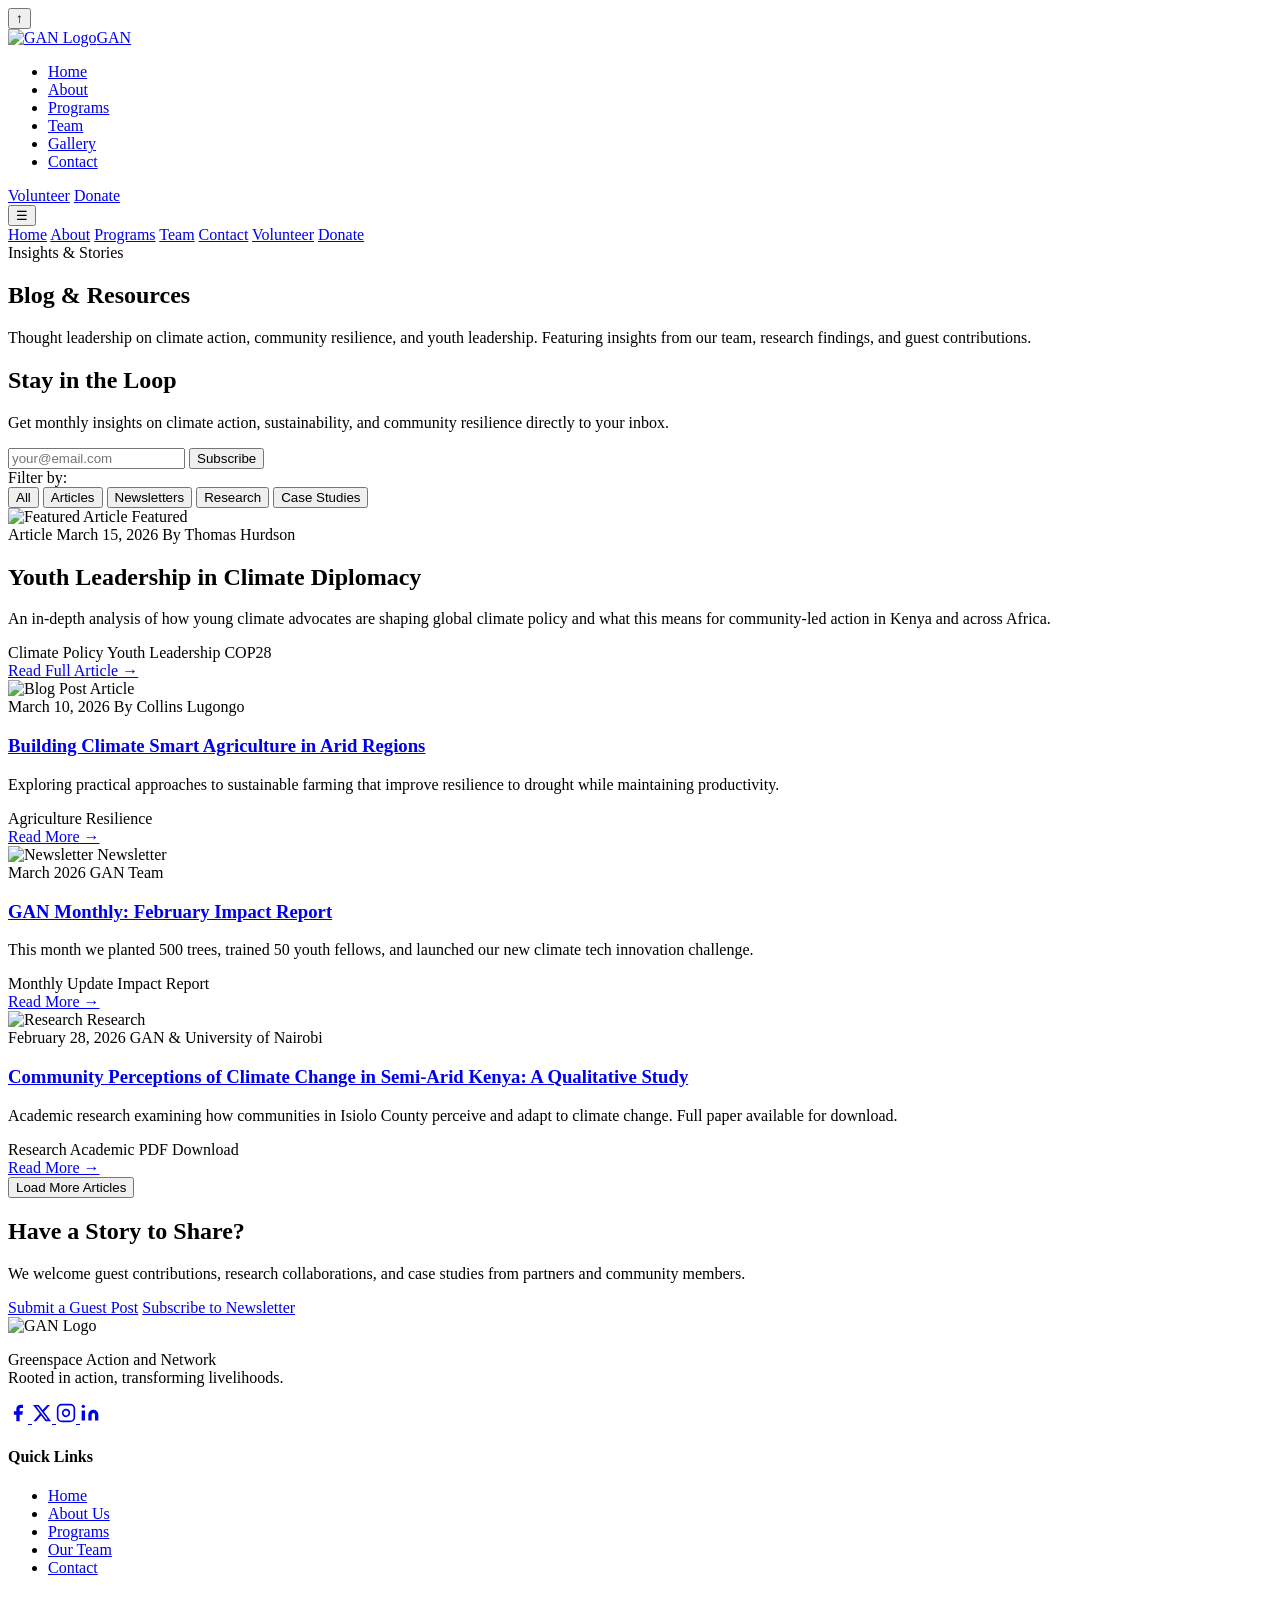
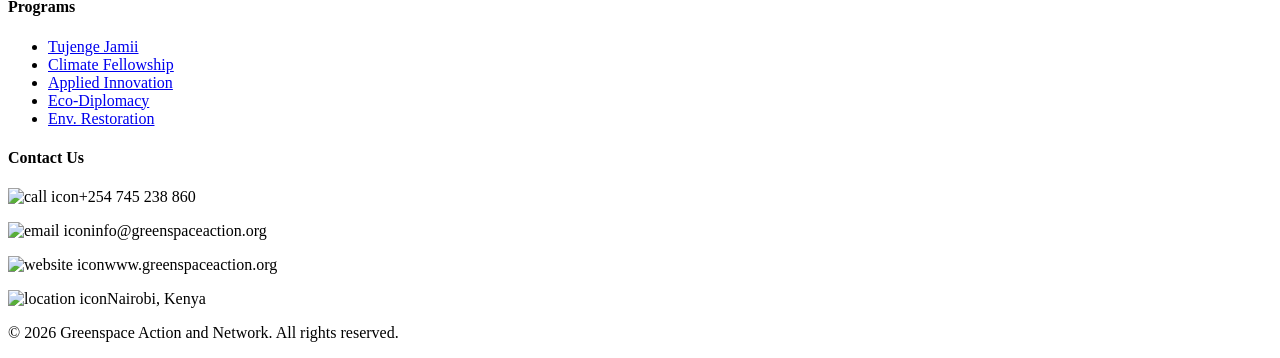
==== blog.html @ 8eb833ed "Add HTML files" ====
<!DOCTYPE html>
<html lang="en">
<head>
  <meta charset="UTF-8"/>
  <meta name="viewport" content="width=device-width, initial-scale=1.0"/>
  <title>Blog & Insights – GAN</title>
  <link rel="stylesheet" href="css/style.css"/>
  <link rel="preconnect" href="https://fonts.googleapis.com">
  <link href="https://fonts.googleapis.com/css2?family=Playfair+Display:wght@700;900&family=DM+Sans:wght@300;400;500;600&family=Space+Mono:wght@400;700&display=swap" rel="stylesheet">
</head>
<button id="scrollBtn" class="scroll-btn">
  <span id="scrollIcon">↑</span>
</button>
<body>

<nav class="navbar" id="navbar">
  <div class="nav-inner">
    <a href="index.html" class="nav-logo"><img src="assets/logo.png" alt="GAN Logo"/><span>GAN</span></a>
    <ul class="nav-links">
      <li><a href="index.html">Home</a></li>
      <li><a href="about.html">About</a></li>
      <li><a href="programs.html">Programs</a></li>
      <li><a href="team.html">Team</a></li>
     
      <li><a href="gallery.html">Gallery</a></li>
      <li><a href="contact.html">Contact</a></li>
    </ul>
    <div class="nav-ctas">
      <a href="volunteer.html" class="btn-outline">Volunteer</a>
      <a href="donate.html" class="btn-solid">Donate</a>
    </div>
    <button class="hamburger" id="hamburger">&#9776;</button>
  </div>
  <div class="mobile-menu" id="mobileMenu">
    <a href="index.html">Home</a>
    <a href="about.html">About</a>
    <a href="programs.html">Programs</a>
    <a href="team.html">Team</a>
   
    <a href="contact.html">Contact</a>
    <a href="volunteer.html">Volunteer</a>
    <a href="donate.html">Donate</a>
  </div>
</nav>

<!-- PAGE HERO -->
<section class="page-hero">
  <div class="page-hero-inner">
    <span class="section-tag">Insights & Stories</span>
    <h1>Blog & Resources</h1>
    <p>Thought leadership on climate action, community resilience, and youth leadership. Featuring insights from our team, research findings, and guest contributions.</p>
  </div>
</section>

<!-- NEWSLETTER SIGNUP BANNER -->
<section class="newsletter-banner">
  <div class="container">
    <div class="newsletter-inner">
      <div class="newsletter-text">
        <h2>Stay in the Loop</h2>
        <p>Get monthly insights on climate action, sustainability, and community resilience directly to your inbox.</p>
      </div>
      <form class="newsletter-form" action="#" method="POST">
        <input type="email" placeholder="your@email.com" required/>
        <button type="submit" class="btn-solid">Subscribe</button>
      </form>
    </div>
  </div>
</section>

<!-- FILTER & SORT -->
<section class="blog-filters">
  <div class="container">
    <div class="filters-wrapper">
      <span class="filter-label">Filter by:</span>
      <div class="filter-buttons">
        <button class="filter-btn active" data-filter="all">All</button>
        <button class="filter-btn" data-filter="article">Articles</button>
        <button class="filter-btn" data-filter="newsletter">Newsletters</button>
        <button class="filter-btn" data-filter="research">Research</button>
        <button class="filter-btn" data-filter="case-study">Case Studies</button>
      </div>
    </div>
  </div>
</section>

<!-- FEATURED POST -->
<section class="blog-featured">
  <div class="container">
    <div class="featured-post">
      <div class="featured-image">
        <img src="/images/Tomas.jpeg" alt="Featured Article"/>
        <span class="featured-badge">Featured</span>
      </div>
      <div class="featured-content">
        <div class="post-meta">
          <span class="post-type article">Article</span>
          <span class="post-date">March 15, 2026</span>
          <span class="post-author">By Thomas Hurdson</span>
        </div>
        <h2 class="featured-title">Youth Leadership in Climate Diplomacy</h2>
        <p class="featured-excerpt">An in-depth analysis of how young climate advocates are shaping global climate policy and what this means for community-led action in Kenya and across Africa.</p>
        <div class="featured-tags">
          <span class="tag">Climate Policy</span>
          <span class="tag">Youth Leadership</span>
          <span class="tag">COP28</span>
        </div>
        
        <a href="blog_post.html" class="btn-outline-green">Read Full Article →</a>
      </div>
    </div>
  </div>
</section>

<!-- BLOG GRID -->
<section class="blog-grid-section">
  <div class="container">
    <div class="blog-grid">

      <!-- POST 1: Article -->
      <article class="blog-card" data-filter="article">
        <div class="blog-image">
          <img src="/images/Jamii.jpeg" alt="Blog Post"/>
          <span class="post-type article">Article</span>
        </div>
        <div class="blog-content">
          <div class="post-meta">
            <span class="post-date">March 10, 2026</span>
            <span class="post-author">By Collins Lugongo</span>
          </div>
          <h3><a href="blog-post-1.html">Building Climate Smart Agriculture in Arid Regions</a></h3>
          <p>Exploring practical approaches to sustainable farming that improve resilience to drought while maintaining productivity.</p>
          <div class="post-tags">
            <span class="tag">Agriculture</span>
            <span class="tag">Resilience</span>
          </div>
          <a href="blog-post-1.html" class="read-more">Read More →</a>
        </div>
      </article>

      <!-- POST 2: Newsletter -->
      <article class="blog-card" data-filter="newsletter">
        <div class="blog-image">
          <img src="/images/appliedinnovation.jpeg" alt="Newsletter"/>
          <span class="post-type newsletter">Newsletter</span>
        </div>
        <div class="blog-content">
          <div class="post-meta">
            <span class="post-date">March 2026</span>
            <span class="post-author">GAN Team</span>
          </div>
          <h3><a href="blog-post-2.html">GAN Monthly: February Impact Report</a></h3>
          <p>This month we planted 500 trees, trained 50 youth fellows, and launched our new climate tech innovation challenge.</p>
          <div class="post-tags">
            <span class="tag">Monthly Update</span>
            <span class="tag">Impact Report</span>
          </div>
          <a href="blog-post-2.html" class="read-more">Read More →</a>
        </div>
      </article>

      <!-- POST 3: Research Paper -->
      <article class="blog-card" data-filter="research">
        <div class="blog-image">
          <img src="/images/researc.jpeg" alt="Research"/>
          <span class="post-type research">Research</span>
        </div>
        <div class="blog-content">
          <div class="post-meta">
            <span class="post-date">February 28, 2026</span>
            <span class="post-author">GAN & University of Nairobi</span>
          </div>
          <h3><a href="blog-post-3.html">Community Perceptions of Climate Change in Semi-Arid Kenya: A Qualitative Study</a></h3>
          <p>Academic research examining how communities in Isiolo County perceive and adapt to climate change. Full paper available for download.</p>
          <div class="post-tags">
            <span class="tag">Research</span>
            <span class="tag">Academic</span>
            <span class="tag">PDF Download</span>
          </div>
          
          <a href="blog-post-3.html" class="read-more">Read More →</a>
        </div>
      </article>

      
    </div>

    <!-- LOAD MORE / PAGINATION -->
    <div class="blog-pagination">
      <button class="btn-outline-green">Load More Articles</button>
    </div>

  </div>
</section>

<!-- CTA SECTION -->
<section class="cta-banner">
  <div class="container">
    <div class="cta-inner">
      <div class="cta-text">
        <h2>Have a Story to Share?</h2>
        <p>We welcome guest contributions, research collaborations, and case studies from partners and community members.</p>
      </div>
      <div class="cta-btns">
        <a href="contact.html" class="btn-cta-primary">Submit a Guest Post</a>
        <a href="#newsletter-banner" class="btn-cta-secondary">Subscribe to Newsletter</a>
      </div>
    </div>
  </div>
</section>

<!-- FOOTER -->
<footer class="footer">
    <div class="container">
      <div class="footer-grid">
        <div class="footer-brand">
          <img src="assets/logo.png" alt="GAN Logo" class="footer-logo">
          <p>Greenspace Action and Network <br> Rooted in action, transforming livelihoods.</p>
         <div class="social-links">
            <a href="https://www.facebook.com/GreenspaceActionNetwork" class="social-link" aria-label="Facebook" target="_blank">
              <svg viewBox="0 0 24 24" fill="currentColor" width="20" height="20"><path d="M18 2h-3a5 5 0 00-5 5v3H7v4h3v8h4v-8h3l1-4h-4V7a1 1 0 011-1h3z"/></svg>
            </a>
            <a href="https://x.com/greenspaceyouth" class="social-link" aria-label="X / Twitter" target="_blank">
              <svg viewBox="0 0 24 24" fill="currentColor" width="20" height="20"><path d="M18.244 2.25h3.308l-7.227 8.26 8.502 11.24H16.17l-5.214-6.817L4.99 21.75H1.68l7.73-8.835L1.254 2.25H8.08l4.713 6.231zm-1.161 17.52h1.833L7.084 4.126H5.117z"/></svg>
            </a>
            <a href="https://www.instagram.com/greenspaceactionnetwork" class="social-link" aria-label="Instagram" target="_blank">
              <svg viewBox="0 0 24 24" fill="none" stroke="currentColor" stroke-width="2" width="20" height="20"><rect x="2" y="2" width="20" height="20" rx="5"/><path d="M16 11.37A4 4 0 1112.63 8 4 4 0 0116 11.37z"/><line x1="17.5" y1="6.5" x2="17.51" y2="6.5"/></svg>
            </a>
            <a href="https://www.linkedin.com/company/youth-greenspace-action-network-org/" class="social-link" aria-label="LinkedIn" target="_blank">
              <svg viewBox="0 0 24 24" fill="currentColor" width="20" height="20"><path d="M16 8a6 6 0 016 6v7h-4v-7a2 2 0 00-2-2 2 2 0 00-2 2v7h-4v-7a6 6 0 016-6zM2 9h4v12H2z"/><circle cx="4" cy="4" r="2"/></svg>
            </a>
          
          </div>
        </div>
        <div class="footer-links">
          <h4>Quick Links</h4>
          <ul>
            <li><a href="index.html">Home</a></li>
            <li><a href="about.html">About Us</a></li>
            <li><a href="programs.html">Programs</a></li>
            <li><a href="team.html">Our Team</a></li>
           
            <li><a href="contact.html">Contact</a></li>
          </ul>
        </div>
        <div class="footer-links">
          <h4>Programs</h4>
          <ul>
            <li><a href="programs.html#tujenge">Tujenge Jamii</a></li>
            <li><a href="programs.html#fellowship">Climate Fellowship</a></li>
            <li><a href="programs.html#innovation">Applied Innovation</a></li>
            <li><a href="programs.html#diplomacy">Eco-Diplomacy</a></li>
            <li><a href="programs.html#restoration">Env. Restoration</a></li>
          </ul>
        </div>
        <div class="footer-contact">
          <h4>Contact Us</h4>
          <p><img src="assets/phone-incoming-bold.svg" alt="call icon">+254 745 238 860</p>
          <p><img src="assets/envelope-simple-bold.svg" alt="email icon">info@greenspaceaction.org</p>
          <p><img src="assets/globe-bold.svg" alt="website icon">www.greenspaceaction.org</p>
          <p><img src="assets/map-pin-area-bold.svg" alt="location icon">Nairobi, Kenya</p>
        </div>
      </div>
      <div class="footer-bottom">
        <p>© 2026 Greenspace Action and Network. All rights reserved.</p>
      </div>
    </div>
  </footer>
<script src="js/main.js"></script>

<script>
// Filter functionality
document.querySelectorAll('.filter-btn').forEach(button => {
  button.addEventListener('click', function() {
    const filter = this.getAttribute('data-filter');
    
    // Update active button
    document.querySelectorAll('.filter-btn').forEach(btn => btn.classList.remove('active'));
    this.classList.add('active');
    
    // Filter posts
    document.querySelectorAll('.blog-card').forEach(card => {
      if (filter === 'all' || card.getAttribute('data-filter') === filter) {
        card.style.display = 'block';
        setTimeout(() => card.classList.add('show'), 10);
      } else {
        card.classList.remove('show');
        setTimeout(() => card.style.display = 'none', 300);
      }
    });
  });
});
</script>

</body>
</html>
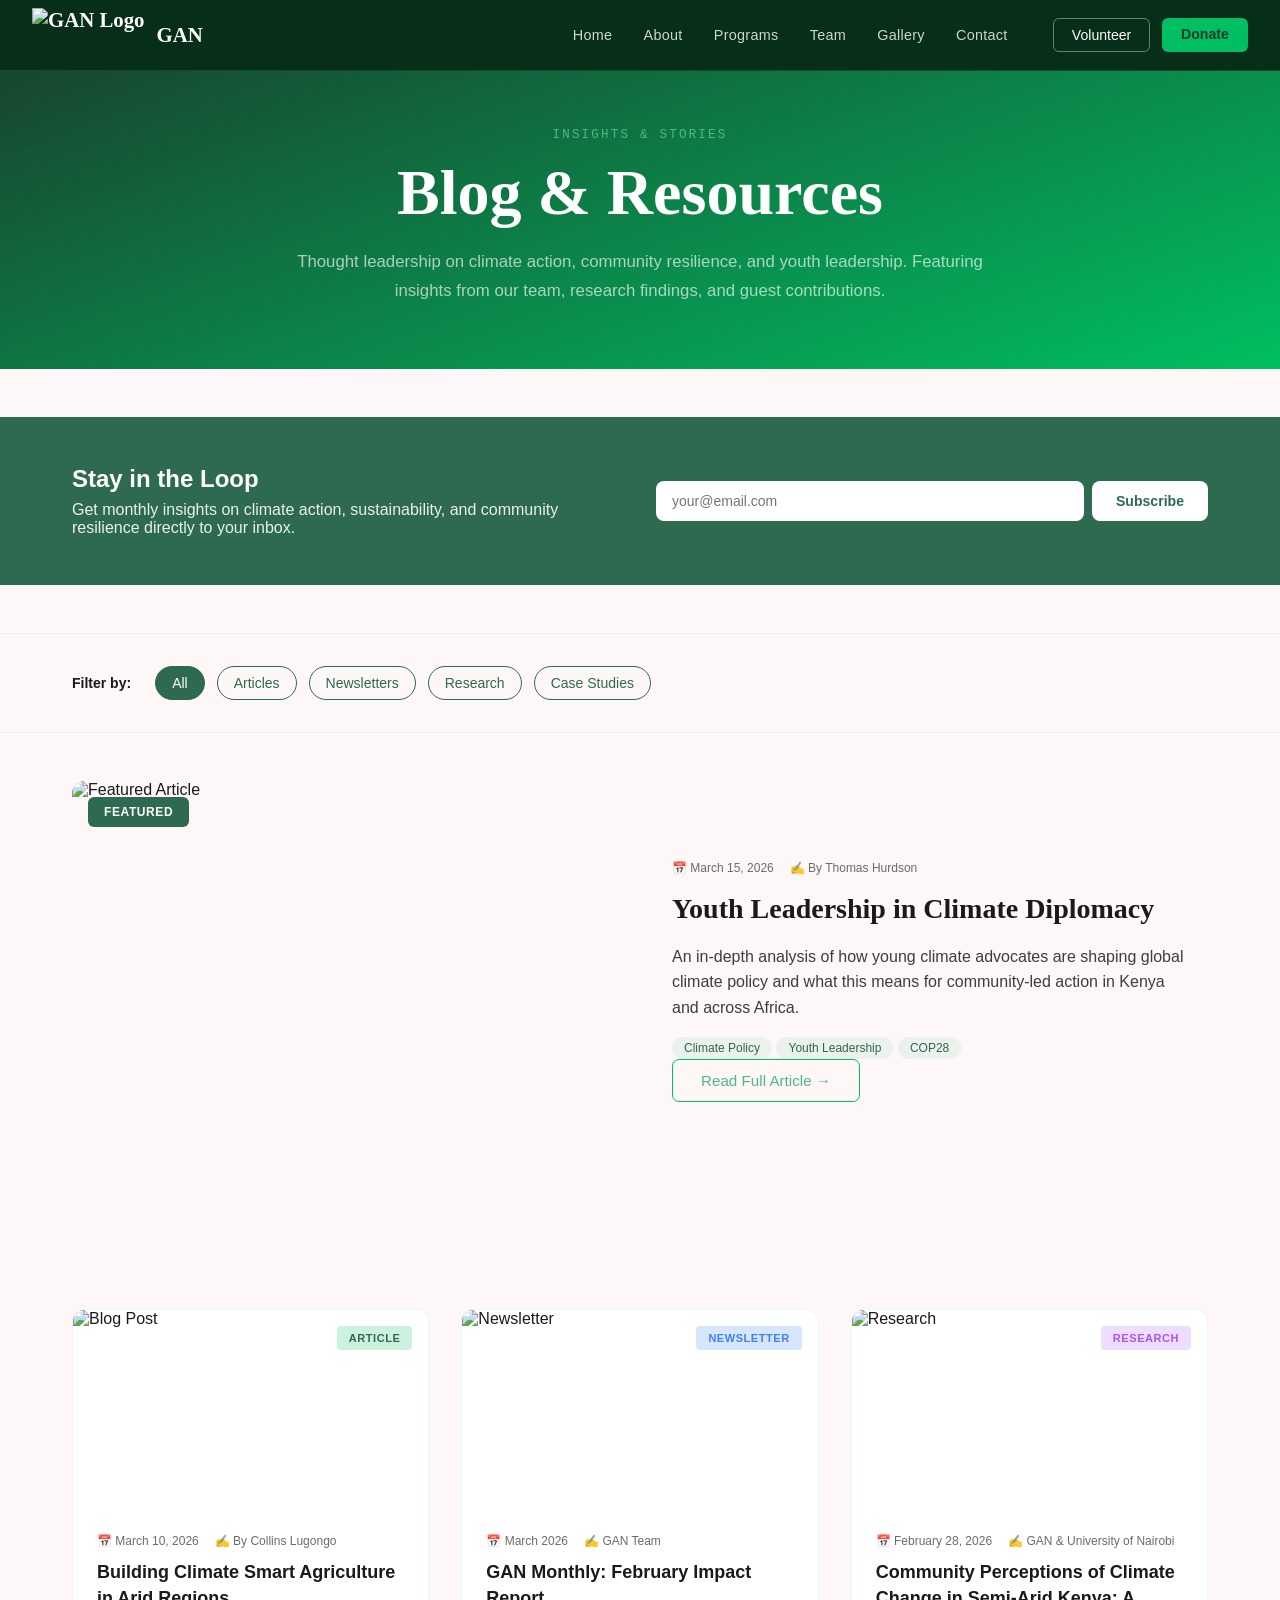
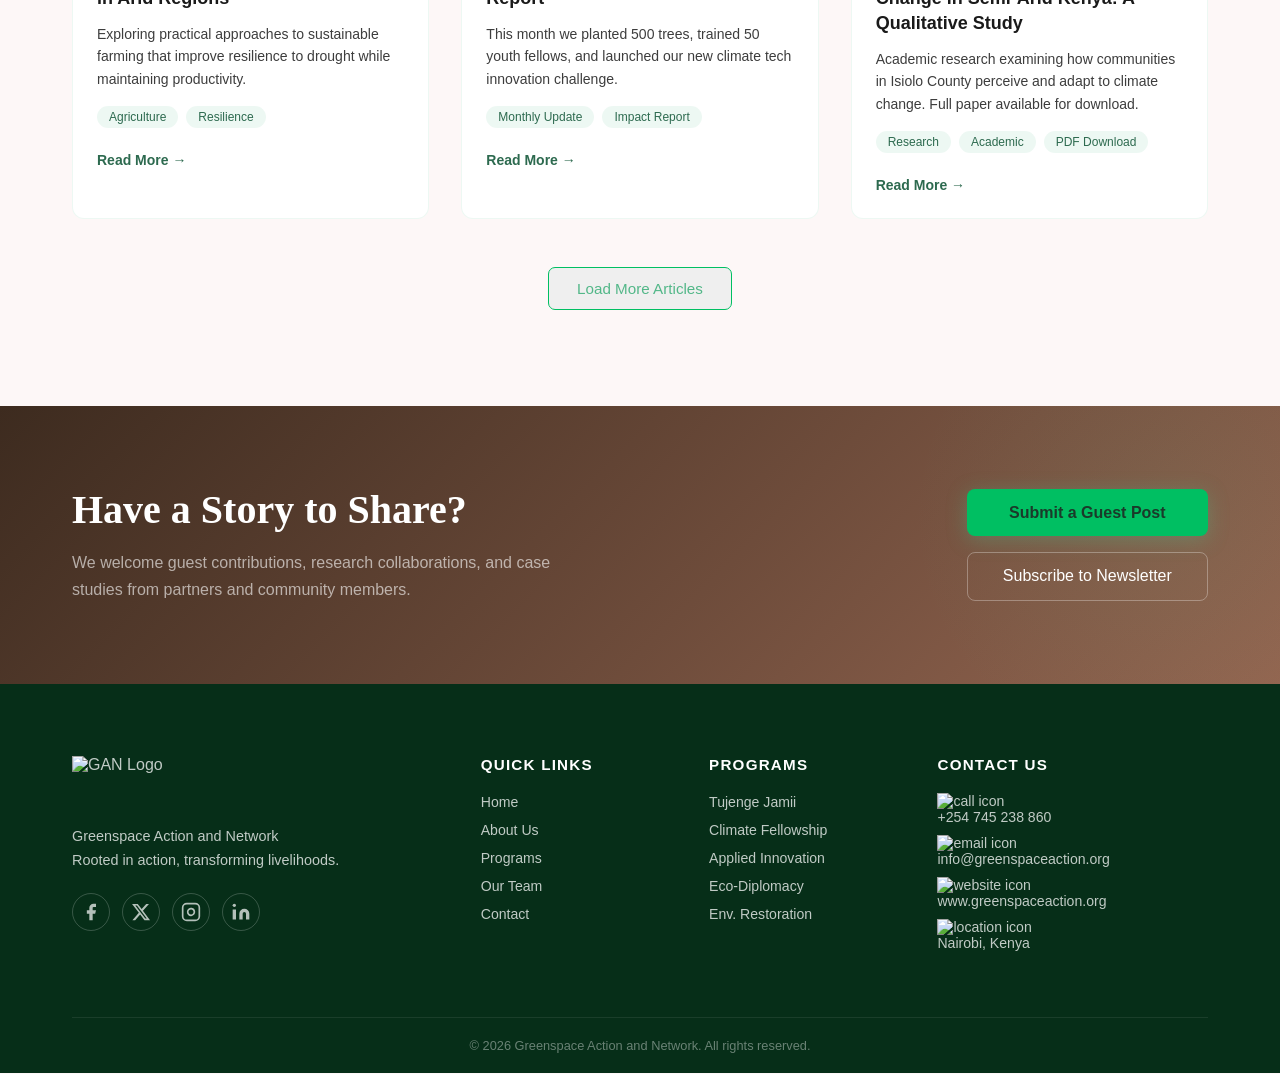
==== commit acf2ce31: "Add HTML files" ====
--- a/blog.html
+++ b/blog.html
@@ -89,7 +89,7 @@
   <div class="container">
     <div class="featured-post">
       <div class="featured-image">
-        <img src="/images/Tomas.jpeg" alt="Featured Article"/>
+        <img src="images/Tomas.jpeg" alt="Featured Article"/>
         <span class="featured-badge">Featured</span>
       </div>
       <div class="featured-content">
@@ -120,7 +120,7 @@
       <!-- POST 1: Article -->
       <article class="blog-card" data-filter="article">
         <div class="blog-image">
-          <img src="/images/Jamii.jpeg" alt="Blog Post"/>
+          <img src="images/Jamii.jpeg" alt="Blog Post"/>
           <span class="post-type article">Article</span>
         </div>
         <div class="blog-content">
@@ -141,7 +141,7 @@
       <!-- POST 2: Newsletter -->
       <article class="blog-card" data-filter="newsletter">
         <div class="blog-image">
-          <img src="/images/appliedinnovation.jpeg" alt="Newsletter"/>
+          <img src="images/appliedinnovation.jpeg" alt="Newsletter"/>
           <span class="post-type newsletter">Newsletter</span>
         </div>
         <div class="blog-content">
@@ -162,7 +162,7 @@
       <!-- POST 3: Research Paper -->
       <article class="blog-card" data-filter="research">
         <div class="blog-image">
-          <img src="/images/researc.jpeg" alt="Research"/>
+          <img src="images/researc.jpeg" alt="Research"/>
           <span class="post-type research">Research</span>
         </div>
         <div class="blog-content">
--- a/css/style.css
+++ b/css/style.css
@@ -0,0 +1,3305 @@
+/* =============================================
+   GAN WEBSITE — MAIN STYLESHEET
+   Color Palette: Forest Green + Earth Brown + Cream
+   ============================================= */
+
+:root {
+  --green-dark:   #1a3a2a;
+  --green-mid:    #2d6a4f;
+  --green-light:  #52b788;
+  --green-pale:   #d8f3dc;
+  --earth-dark:   #3d2b1f;
+  --earth-mid:    #7a4e2d;
+  --earth-light:  #c9a97a;
+  --cream:        #fdf7f7;
+  --cream-dark:   #ede5d4;
+  --white:        #ffffff;
+  --text-dark:    #1a1a1a;
+  --text-mid:     #3d3d3d;
+  --text-light:   #6b6b6b;
+
+  --font-display: 'Playfair Display', serif;
+  --font-body:    'DM Sans', sans-serif;
+  --font-mono:    'Space Mono', monospace;
+}
+
+*, *::before, *::after { box-sizing: border-box; margin: 0; padding: 0; }
+
+html { scroll-behavior: smooth; }
+
+body {
+  font-family: var(--font-body);
+  background: var(--cream);
+  color: var(--text-dark);
+  overflow-x: hidden;
+}
+
+a { text-decoration: none; color: inherit; }
+ul { list-style: none; }
+img { max-width: 100%; display: block; }
+
+.container {
+  max-width: 1200px;
+  margin: 0 auto;
+  padding: 0 2rem;
+}
+/* Scroll Button */
+.scroll-btn {
+  position: fixed;
+  right: 20px;
+  bottom: 30px;
+  width: 50px;
+  height: 50px;
+  border-radius: 50%;
+  background: var(--green-dark);
+  color: #fff;
+  border: none;
+  font-size: 20px;
+  cursor: pointer;
+  box-shadow: 0 8px 25px rgba(0,0,0,0.2);
+  display: none;
+  z-index: 999;
+  transition: all 0.3s ease;
+}
+
+/* Hover effect */
+.scroll-btn:hover {
+  transform: translateY(-4px) scale(1.05);
+  background: var(--green-light);
+}
+
+/* Show animation */
+.scroll-btn.show {
+  display: block;
+  animation: fadeIn 0.3s ease;
+}
+
+@keyframes fadeIn {
+  from { opacity: 0; transform: translateY(10px); }
+  to { opacity: 1; transform: translateY(0); }
+}
+
+/* =============================================
+   NAVBAR
+   ============================================= */
+.navbar {
+  position: fixed;
+  top: 0; left: 0; right: 0;
+  z-index: 1000;
+  background: #062e18;
+  backdrop-filter: blur(10px);
+  border-bottom: 1px solid rgba(82, 183, 136, 0.2);
+  transition: all 0.3s ease;
+}
+
+.navbar.scrolled {
+  background: #062e18;
+  box-shadow: 0 4px 30px rgba(0,0,0,0.3);
+}
+
+.nav-inner {
+  max-width: 1280px;
+  margin: 0 auto;
+  padding: 0 2rem;
+  display: flex;
+  align-items: center;
+  height: 70px;
+  gap: 2rem;
+}
+
+.nav-logo {
+  display: flex;
+  align-items: center;
+  gap: 0.75rem;
+  color: var(--white);
+  font-family: var(--font-display);
+  font-size: 1.3rem;
+  font-weight: 700;
+  flex-shrink: 0;
+}
+
+.nav-logo img {
+  height: 55px;
+  width: auto;
+  object-fit: contain;
+}
+
+.nav-links {
+  display: flex;
+  gap: 0.25rem;
+  margin-left: auto;
+}
+
+.nav-links a {
+  color: rgba(255,255,255,0.8);
+  font-size: 0.9rem;
+  font-weight: 500;
+  padding: 0.5rem 0.85rem;
+  border-radius: 6px;
+  transition: all 0.2s;
+  letter-spacing: 0.02em;
+}
+
+.nav-links a:hover,
+.nav-links a.active {
+  color: var(--green-light);
+  background: rgba(82,183,136,0.1);
+}
+
+.nav-ctas {
+  display: flex;
+  gap: 0.75rem;
+  flex-shrink: 0;
+}
+
+.btn-outline {
+  border: 1.5px solid rgba(255,255,255,0.4);
+  color: var(--white);
+  padding: 0.5rem 1.1rem;
+  border-radius: 6px;
+  font-size: 0.88rem;
+  font-weight: 500;
+  transition: all 0.2s;
+}
+.btn-outline:hover {
+  border-color: var(--green-light);
+  color: var(--green-light);
+}
+
+.btn-solid {
+  background: #00BF62;
+  color: var(--green-dark);
+  padding: 0.5rem 1.2rem;
+  border-radius: 6px;
+  font-size: 0.88rem;
+  font-weight: 600;
+  transition: all 0.2s;
+}
+.btn-solid:hover {
+  background: #74c9a0;
+  transform: translateY(-1px);
+}
+
+.hamburger {
+  display: none;
+  background: none;
+  border: none;
+  color: white;
+  font-size: 1.5rem;
+  cursor: pointer;
+  margin-left: auto;
+}
+
+.mobile-menu {
+  display: none;
+  flex-direction: column;
+  background: var(--green-dark);
+  padding: 1rem 2rem 1.5rem;
+  border-top: 1px solid rgba(255,255,255,0.1);
+  position: absolute;
+  top: 70px;
+  left: 0;
+  right: 0;
+  z-index: 999;
+  animation: slideDown 0.3s ease;
+}
+
+@keyframes slideDown {
+  from {
+    opacity: 0;
+    transform: translateY(-10px);
+  }
+  to {
+    opacity: 1;
+    transform: translateY(0);
+  }
+}
+.mobile-menu a {
+  color: rgba(255,255,255,0.85);
+  padding: 0.65rem 0;
+  font-size: 1rem;
+  border-bottom: 1px solid rgba(255,255,255,0.07);
+}
+
+.mobile-menu.open { display: flex; }
+
+@keyframes slideDown {
+  from { opacity: 0; transform: translateY(-10px); }
+  to { opacity: 1; transform: translateY(0); }
+}
+
+/* =============================================
+   HERO
+   ============================================= */
+/* Hero Carousel */
+.hero {
+  position: relative;
+  min-height: 100vh;
+  display: flex;
+  flex-direction: column;
+  justify-content: center;
+  overflow: hidden;
+  padding-top: 70px;
+}
+
+/* ── Hero Carousel ─────────────────────────────── */
+.hero-carousel {
+  position: absolute;
+  inset: 0;
+  z-index: 0;
+}
+
+.carousel-slide {
+  position: absolute;
+  inset: 0;
+  background-size: cover;
+  background-position: center;
+  /* fallback colour while image loads */
+  background-color: var(--green-dark);
+  opacity: 0;
+  transform: scale(1.04);
+  transition:
+    opacity    1.1s cubic-bezier(.4,0,.2,1),
+    transform  6s  cubic-bezier(.25,.46,.45,.94);
+  will-change: opacity, transform;
+}
+
+.carousel-slide.active {
+  opacity: 1;
+  transform: scale(1);
+  z-index: 1;
+}
+
+/* ── Hero Bottom: Stats + Dots stacked ────────── */
+.hero-bottom {
+  position: relative;
+  z-index: 3;
+  max-width: 1200px;
+  margin: 0 auto;
+  padding: 0 2rem 2.5rem;
+}
+
+.hero-stats {
+  display: flex;
+  align-items: center;
+  gap: 1.5rem;
+  flex-wrap: wrap;
+  padding: 2rem 0 1.25rem;
+}
+
+/* ── Carousel Dot Navigation ───────────────────── */
+.carousel-dots {
+  display: flex;
+  gap: 10px;
+  align-items: center;
+  padding-bottom: 0.5rem;
+}
+
+.dot {
+  width: 8px;
+  height: 8px;
+  border-radius: 50%;
+  border: none;
+  background: rgba(255,255,255,0.35);
+  cursor: pointer;
+  padding: 0;
+  transition:
+    background  0.35s ease,
+    transform   0.35s ease,
+    width       0.35s ease;
+  flex-shrink: 0;
+}
+
+.dot:hover {
+  background: rgba(255,255,255,0.65);
+  transform: scale(1.25);
+}
+
+.dot.active {
+  background: var(--green-light);
+  width: 24px;
+  border-radius: 4px;
+  transform: none;
+}
+
+/* ── Hero Overlay (gradient over carousel images) ─ */
+.hero-overlay {
+  position: absolute;
+  inset: 0;
+  z-index: 2;
+  background:
+    linear-gradient(160deg,
+      rgba(6,46,24,0.78) 0%,
+      rgba(15,35,24,0.55) 55%,
+      rgba(61,43,31,0.45) 100%),
+    radial-gradient(ellipse at 20% 60%, rgba(45,106,79,0.45) 0%, transparent 55%);
+  pointer-events: none;
+}
+
+.hero-content {
+  position: relative;
+  z-index: 3;
+  max-width: 1200px;
+  margin: 0 auto;
+  padding: 4rem 2rem 2rem;
+  animation: heroFadeUp 1s ease forwards;
+}
+
+@keyframes heroFadeUp {
+  from { opacity: 0; transform: translateY(40px); }
+  to   { opacity: 1; transform: translateY(0); }
+}
+
+.hero-tag {
+  font-family: var(--font-mono);
+  font-size: 0.8rem;
+  letter-spacing: 0.15em;
+  color: var(--green-light);
+  text-transform: uppercase;
+  margin-bottom: 1.5rem;
+  display: inline-flex;
+  align-items: center;
+  gap: 0.5rem;
+}
+
+.hero-tag::before {
+  content: '';
+  width: 30px;
+  height: 2px;
+  background: var(--green-light);
+}
+
+.hero-title {
+  font-family: var(--font-display);
+  font-size: clamp(3rem, 7vw, 6.5rem);
+  font-weight: 900;
+  line-height: 1.05;
+  color: var(--white);
+  margin-bottom: 1.5rem;
+}
+
+.hero-title em {
+  font-style: italic;
+  color: var(--green-light);
+}
+
+.hero-sub {
+  font-size: 1.15rem;
+  color: rgba(255,255,255,0.7);
+  max-width: 520px;
+  line-height: 1.7;
+  margin-bottom: 2.5rem;
+}
+
+.hero-btns {
+  display: flex;
+  gap: 1rem;
+  flex-wrap: wrap;
+}
+
+.btn-hero-primary {
+  background: var(--green-light);
+  color: var(--green-dark);
+  padding: 0.9rem 2rem;
+  border-radius: 8px;
+  font-weight: 700;
+  font-size: 1rem;
+  letter-spacing: 0.02em;
+  transition: all 0.25s;
+  box-shadow: 0 4px 20px rgba(82,183,136,0.4);
+}
+
+.btn-hero-primary:hover {
+  background: #74c9a0;
+  transform: translateY(-2px);
+  box-shadow: 0 8px 30px rgba(82,183,136,0.5);
+}
+
+.btn-hero-ghost {
+  border: 1.5px solid var(--green-light);
+  color: var(--green-light);
+  padding: 0.9rem 2rem;
+  border-radius: 8px;
+  font-weight: 500;
+  font-size: 1rem;
+  transition: all 0.25s;
+}
+
+.btn-hero-ghost:hover {
+  border-color: var(--green-light);
+  color: var(--green-light);
+}
+
+
+
+.stat {
+  display: flex;
+  flex-direction: column;
+  gap: 0.25rem;
+}
+
+.stat-num {
+  font-family: var(--font-display);
+  font-size: 1.8rem;
+  font-weight: 700;
+  color: var(--white);
+  line-height: 1;
+}
+
+.stat-label {
+  font-size: 0.78rem;
+  color: rgba(255,255,255,0.5);
+  text-transform: uppercase;
+  letter-spacing: 0.1em;
+  font-family: var(--font-mono);
+}
+
+.stat-divider {
+  width: 1px;
+  height: 40px;
+  background: rgba(255,255,255,0.15);
+}
+
+/* =============================================
+   MISSION STRIP
+   ============================================= */
+.mission-strip {
+  background: linear-gradient(135deg, var(--earth-dark) 0%, #936550 100%);
+  padding: 1.75rem 2rem;
+  overflow: hidden;
+}
+
+.mission-inner {
+  max-width: 1200px;
+  margin: 0 auto;
+  display: flex;
+  align-items: center;
+  justify-content: space-between;
+  gap: 2rem;
+  flex-wrap: wrap;
+}
+
+.mission-inner p {
+  font-family: var(--font-display);
+  font-size: clamp(1rem, 2.5vw, 1.3rem);
+  color: var(--cream);
+  font-style: italic;
+  line-height: 1.5;
+}
+
+.mission-inner strong { color: #00BF62; font-style: normal; }
+
+.mission-tag {
+  font-family: var(--font-mono);
+  font-size: 0.75rem;
+  letter-spacing: 0.15em;
+  text-transform: uppercase;
+  color: var(--earth-light);
+  white-space: nowrap;
+  border: 1px solid rgba(201,169,122,0.3);
+  padding: 0.4rem 0.8rem;
+  border-radius: 4px;
+}
+
+/* =============================================
+   PROGRAMS SECTION
+   ============================================= */
+.what-we-do {
+  padding: 80px 0;
+  background: var(--cream);
+}
+
+.section-header {
+  text-align: center;
+  margin-bottom: 3.5rem;
+}
+
+.section-tag {
+  font-family: var(--font-mono);
+  font-size: 0.78rem;
+  letter-spacing: 0.18em;
+  text-transform: uppercase;
+  color: var(--green-mid);
+  display: block;
+  margin-bottom: 0.75rem;
+}
+
+.section-header h2 {
+  font-family: var(--font-display);
+  font-size: clamp(2rem, 4vw, 3rem);
+  font-weight: 900;
+  color: var(--green-dark);
+  margin-bottom: 1rem;
+}
+
+.section-header p {
+  color: var(--text-light);
+  font-size: 1.05rem;
+  max-width: 520px;
+  margin: 0 auto;
+  line-height: 1.7;
+}
+
+.programs-grid {
+  display: grid;
+  grid-template-columns: repeat(3, 1fr);
+  gap: 24px;
+}
+.programs-grid .program-card:nth-child(4),
+.programs-grid .program-card:nth-child(5) {
+  grid-column: span 1;
+}
+@media (min-width: 769px) {
+  .programs-grid {
+    grid-template-columns: repeat(3, 1fr);
+  }
+}
+
+.program-card {
+  position: relative;
+  border-radius: 15px;
+  overflow: hidden;
+  height: 320px;
+  cursor: pointer;
+}
+.program-bg {
+  position: absolute;
+  inset: 0;
+  background-size: cover;
+  background-position: center;
+  transition: transform 0.5s ease;
+  background-color: var(--green);
+}
+.program-card:hover .program-bg { transform: scale(1.06); }
+
+.program-bg-1 {
+  background-image: url('../images/Jamii.jpeg');
+  background-color: #1e5427;
+}
+.program-bg-2 {
+  background-image: url('../images/Fellowsip.jpeg');
+  background-color: #2d7a3a;
+}
+.program-bg-3 {
+  background-image: url('../images/appliedinnovation.jpeg');
+  background-color: #6b3f1e;
+}
+.program-bg-4 {
+  background-image: url('../images/ecodipl.jpeg');
+  background-color: #3a6b1e;
+}
+.program-bg-5 {
+  background-image: url('../images/Environmentrestoration.jpeg');
+  background-color: #1e3a27;
+}
+
+.program-overlay {
+  position: absolute;
+  inset: 0;
+  background: linear-gradient(to top, rgba(10,40,15,0.88) 0%, rgba(10,40,15,0.2) 50%, transparent 100%);
+  transition: background var(--transition);
+  border-radius: 15px; 
+}
+.program-card:hover .program-overlay {
+  background: linear-gradient(to top, rgba(10,40,15,0.92) 0%, rgba(10,40,15,0.4) 70%, transparent 100%);
+}
+.program-content {
+  position: absolute;
+  bottom: 0; left: 0; right: 0;
+  padding: 28px 24px;
+  z-index: 2;
+}
+.program-number {
+  display: block;
+  font-size: 0.75rem;
+  font-weight: 700;
+  letter-spacing: 0.15em;
+  color: var(--green-light);
+  margin-bottom: 6px;
+}
+.program-content h3 {
+  font-family: 'Playfair Display', serif;
+  font-size: 1.25rem;
+  color: var(--white);
+  margin-bottom: 8px;
+}
+.program-content p {
+  font-size: 0.87rem;
+  color: rgba(255,255,255,0.78);
+  margin-bottom: 14px;
+  max-height: 0;
+  overflow: hidden;
+  transition: max-height 0.4s ease;
+}
+.program-card:hover .program-content p { max-height: 80px; }
+.program-link {
+  display: inline-block;
+  color: var(--green-light);
+  font-weight: 600;
+  font-size: 0.87rem;
+  opacity: 0;
+  transform: translateY(8px);
+  transition: all 0.3s ease;
+}
+.program-card:hover .program-link { opacity: 1; transform: translateY(0); }
+
+/* Partners Carousel Section */
+.partners-section {
+  padding: 3rem 0;
+  background: var(--white);
+}
+
+.partners-carousel-wrapper {
+  position: relative;
+  width: 100%;
+  overflow: hidden;
+  margin-top: 2rem;
+}
+
+.partners-carousel {
+  display: flex;
+  gap: 2rem;
+  padding: 1.5rem 0;
+  width: max-content;
+  animation: scroll-carousel 25s linear infinite;
+}
+
+.partners-carousel:hover {
+  animation-play-state: paused;
+}
+
+.partner-logo-item {
+  min-width: 140px;
+  height: 140px;
+  background: var(--white);
+  border: 1px solid rgba(82, 183, 136, 0.15);
+  border-radius: 12px;
+  display: flex;
+  align-items: center;
+  justify-content: center;
+  padding: 1rem;
+  transition: all 0.3s ease;
+}
+
+.partner-logo-item:hover {
+  border-color: rgba(82, 183, 136, 0.35);
+  box-shadow: 0 4px 12px rgba(82, 183, 136, 0.08);
+  transform: translateY(-2px);
+}
+
+.partner-logo-item img {
+  max-width: 100%;
+  max-height: 100%;
+  object-fit: contain;
+  opacity: 0.7;
+  transition: opacity 0.3s ease;
+}
+
+.partner-logo-item:hover img {
+  opacity: 1;
+}
+
+/* Fade effect on edges (optional but looks professional) */
+.carousel-fade-left {
+  position: absolute;
+  left: 0;
+  top: 0;
+  width: 80px;
+  height: 100%;
+  background: linear-gradient(to right, var(--white) 0%, transparent 100%);
+  pointer-events: none;
+  z-index: 2;
+}
+
+.carousel-fade-right {
+  position: absolute;
+  right: 0;
+  top: 0;
+  width: 80px;
+  height: 100%;
+  background: linear-gradient(to left, var(--white) 0%, transparent 100%);
+  pointer-events: none;
+  z-index: 2;
+}
+
+/* Animation keyframe */
+@keyframes scroll-carousel {
+  0% {
+    transform: translateX(0);
+  }
+  100% {
+    transform: translateX(calc(-140px * 8 - 2rem * 8));
+  }
+}
+
+.carousel-hint {
+  text-align: center;
+  font-size: 0.8rem;
+  color: var(--text-light);
+  margin-top: 1.5rem;
+  font-family: var(--font-mono);
+  letter-spacing: 0.05em;
+}
+
+/* Mobile Responsive */
+@media (max-width: 768px) {
+  .partners-section {
+    padding: 3rem 0;
+  }
+
+  .partner-logo-item {
+    min-width: 110px;
+    height: 70px;
+    gap: 1.5rem;
+  }
+
+  .carousel-fade-left,
+  .carousel-fade-right {
+    width: 40px;
+  }
+
+  @keyframes scroll-carousel {
+    0% {
+      transform: translateX(0);
+    }
+    100% {
+      transform: translateX(calc(-110px * 8 - 1.5rem * 8));
+    }
+  }
+}
+/* =============================================
+  VALUES
+   ============================================= */
+.values-section {
+  background: #036536;
+  padding: 6rem 0;
+}
+
+.values-grid {
+  display: grid;
+  grid-template-columns: 1fr 1.5fr;
+  gap: 5rem;
+  align-items: center;
+}
+
+.values-text .section-tag { color: #00BF62; }
+
+.values-text h2 {
+  font-family: var(--font-display);
+  font-size: 5rem;
+  font-weight: 900;
+  color: var(--white);
+  line-height: 1;
+  letter-spacing: 0.2em;
+  margin: 0.5rem 0 1.5rem;
+}
+
+.values-text p {
+  color: rgba(255,255,255,0.65);
+  line-height: 1.7;
+  margin-bottom: 2rem;
+  font-size: 1.05rem;
+}
+
+.btn-outline-green {
+  border: 1.5px solid #00BF62;
+  color: var(--green-light);
+  padding: 0.75rem 1.75rem;
+  border-radius: 7px;
+  font-weight: 500;
+  font-size: 0.95rem;
+  transition: all 0.2s;
+  display: inline-block;
+}
+
+.btn-outline-green:hover {
+  background:#00BF62;
+  color: var(--green-dark);
+}
+
+.values-list {
+  display: flex;
+  flex-direction: column;
+  gap: 1.5rem;
+}
+
+.value-item {
+  display: flex;
+  align-items: flex-start;
+  gap: 1.25rem;
+  padding: 1.25rem;
+  border-radius: 10px;
+  background: rgba(255,255,255,0.04);
+  border: 1px solid rgba(82,183,136,0.12);
+  transition: all 0.2s;
+}
+
+.value-item:hover {
+  background: rgba(82,183,136,0.08);
+  border-color: rgba(82,183,136,0.3);
+}
+
+.value-letter {
+  font-family: var(--font-display);
+  font-size: 2.5rem;
+  font-weight: 900;
+  color: #00BF62;
+  line-height: 1;
+  flex-shrink: 0;
+  width: 50px;
+}
+
+.value-item strong {
+  display: block;
+  color: var(--white);
+  font-size: 1rem;
+  margin-bottom: 0.3rem;
+}
+
+.value-item p {
+  color: rgba(255,255,255,0.55);
+  font-size: 0.9rem;
+  line-height: 1.6;
+}
+
+/* =============================================
+   CTA BANNER
+   ============================================= */
+.cta-banner {
+  background: linear-gradient(135deg, var(--earth-dark) 0%, #936550 100%);
+  padding: 5rem 0;
+  position: relative;
+  overflow: hidden;
+}
+
+.cta-banner::before {
+  content: '';
+  position: absolute;
+  top: -50%;
+  right: -10%;
+  width: 500px;
+  height: 500px;
+  background: radial-gradient(circle, rgba(82,183,136,0.08) 0%, transparent 70%);
+  border-radius: 50%;
+}
+
+.cta-inner {
+  position: relative;
+  z-index: 2;
+  display: flex;
+  align-items: center;
+  justify-content: space-between;
+  gap: 3rem;
+  flex-wrap: wrap;
+}
+
+.cta-text h2 {
+  font-family: var(--font-display);
+  font-size: 2.5rem;
+  font-weight: 900;
+  color: var(--white);
+  margin-bottom: 1rem;
+}
+
+.cta-text p {
+  color: rgba(255,255,255,0.6);
+  line-height: 1.7;
+  max-width: 480px;
+  font-size: 1rem;
+}
+
+.cta-btns {
+  display: flex;
+  flex-direction: column;
+  gap: 1rem;
+  flex-shrink: 0;
+}
+
+.btn-cta-primary {
+  background: #00BF62;
+  color: var(--green-dark);
+  padding: 0.9rem 2.2rem;
+  border-radius: 8px;
+  font-weight: 700;
+  font-size: 1rem;
+  text-align: center;
+  transition: all 0.2s;
+  box-shadow: 0 4px 20px rgba(82,183,136,0.35);
+}
+
+.btn-cta-primary:hover {
+  background: #74c9a0;
+  transform: translateY(-2px);
+}
+
+.btn-cta-secondary {
+  border: 1.5px solid rgba(255,255,255,0.3);
+  color: var(--white);
+  padding: 0.9rem 2.2rem;
+  border-radius: 8px;
+  font-weight: 500;
+  font-size: 1rem;
+  text-align: center;
+  transition: all 0.2s;
+}
+
+.btn-cta-secondary:hover {
+  border-color: var(--earth-light);
+  color: var(--earth-light);
+}
+
+/* =============================================
+   FOOTER
+   ============================================= */
+.footer {
+  background:#062e18;
+  color: rgba(255,255,255,0.75);
+  padding: 72px 0 0;
+}
+.footer-grid {
+  display: grid;
+  grid-template-columns: 2fr 1fr 1fr 1.5fr;
+  gap: 48px;
+  padding-bottom: 56px;
+  border-bottom: 1px solid rgba(255,255,255,0.08);
+}
+.footer-logo {
+  height: 52px;
+  width: auto;
+  margin-bottom: 16px;
+
+}
+.footer-brand p { font-size: 0.9rem; line-height: 1.7; margin-bottom: 20px; }
+.social-links { display: flex; gap: 12px; }
+.social-link {
+  width: 38px; height: 38px;
+  border-radius: 50%;
+  border: 1px solid rgba(255,255,255,0.2);
+  display: flex; align-items: center; justify-content: center;
+  color: rgba(255,255,255,0.7);
+  transition: var(--transition);
+}
+.social-link:hover { background: #00BF62; border-color: var(--green); color: var(--white); }
+.footer-links h4,
+.footer-contact h4 {
+  color: var(--white);
+  font-size: 0.95rem;
+  font-weight: 600;
+  margin-bottom: 20px;
+  text-transform: uppercase;
+  letter-spacing: 0.08em;
+}
+.footer-links ul { display: flex; flex-direction: column; gap: 10px; }
+.footer-links a { font-size: 0.88rem; transition: color var(--transition); }
+.footer-links a:hover { color: #00BF62; }
+.footer-contact p { font-size: 0.88rem; margin-bottom: 10px; }
+.footer-bottom {
+  padding: 20px 0;
+  display: flex;
+  justify-content: center;
+  flex-wrap: wrap;
+  gap: 8px;
+  font-size: 0.8rem;
+  color: rgba(255,255,255,0.4);
+}
+
+/* =============================================
+   PAGE HERO (Inner Pages)
+   ============================================= */
+.page-hero {
+  background: linear-gradient(160deg, var(--green-dark) 0%, #00BF62 100%);
+  padding: 8rem 2rem 4rem;
+  text-align: center;
+  position: relative;
+  overflow: hidden;
+}
+
+.page-hero::before {
+  content: '';
+  position: absolute;
+  inset: 0;
+  background: url("data:image/svg+xml,%3Csvg xmlns='http://www.w3.org/2000/svg' width='60' height='60'%3E%3Ccircle cx='30' cy='30' r='1' fill='%2352b788' opacity='0.06'/%3E%3C/svg%3E");
+  background-size: 60px 60px;
+}
+
+.page-hero-inner {
+  position: relative;
+  z-index: 1;
+  max-width: 700px;
+  margin: 0 auto;
+}
+
+.page-hero .section-tag { color: var(--green-light); margin-bottom: 1rem; }
+
+.page-hero h1 {
+  font-family: var(--font-display);
+  font-size: clamp(2.5rem, 5vw, 4rem);
+  font-weight: 900;
+  color: var(--white);
+  margin-bottom: 1.25rem;
+  line-height: 1.1;
+}
+
+.page-hero p {
+  color: rgba(255,255,255,0.65);
+  font-size: 1.05rem;
+  line-height: 1.7;
+}
+
+/* =============================================
+   ABOUT PAGE
+   ============================================= */
+.about-story {
+  padding: 6rem 0;
+  background: #ffffff;
+}
+
+.about-content { padding: 80px 0; }
+.about-grid {
+  display: grid;
+  grid-template-columns: 1fr 1fr;
+  gap: 60px;
+  align-items: center;
+}
+.about-img { border-radius: 18px; overflow: hidden; }
+.about-img img { width: 100%; object-fit: cover; }
+.about-text h2 {
+  font-family: 'Playfair Display', serif;
+  font-size: 2rem;
+  color: var(--dark);
+  margin-bottom: 16px;
+}
+
+.about-text p { color: var(--gray); margin-bottom: 14px; 
+}
+/* =============================================
+   PROGRAMS PAGE
+   ============================================= */
+.programs-page {
+  padding: 5rem 0;
+  background: var(--cream);
+}
+
+.program-detail {
+  display: grid;
+  grid-template-columns: 1fr 1.5fr;
+  gap: 4rem;
+  align-items: start;
+  padding: 4rem 0;
+  border-bottom: 1px solid rgba(45,106,79,0.12);
+}
+
+.program-detail:last-child { border-bottom: none; }
+
+.program-detail:nth-child(even) {
+  direction: rtl;
+}
+.program-detail:nth-child(even) > * { direction: ltr; }
+
+.prog-icon-block1 {
+  background: linear-gradient(rgba(0, 0, 0, 0.5), rgba(0, 0, 0, 0.5)), url("../images/Jamii.jpeg" );
+  background-size: cover;
+  background-position: center;
+  border-radius: 16px;
+  padding: 3rem;
+  text-align: center;
+  display: flex;
+  flex-direction: column;
+  align-items: center;
+  gap: 1rem;
+  position: sticky;
+  top: 90px;
+}
+.prog-icon-block2 {
+  background:  linear-gradient(rgba(0, 0, 0, 0.5), rgba(0, 0, 0, 0.5)),url("../images/Fellowsip.jpeg" );
+  background-size: cover;
+  background-position: center;
+  border-radius: 16px;
+  padding: 3rem;
+  text-align: center;
+  display: flex;
+  flex-direction: column;
+  align-items: center;
+  gap: 1rem;
+  position: sticky;
+  top: 90px;
+}
+.prog-icon-block3 {
+  background:  linear-gradient(rgba(0, 0, 0, 0.5), rgba(0, 0, 0, 0.5)),url("../images/appliedinnovation.jpeg" );
+  background-size: cover;
+  background-position: center;
+  border-radius: 16px;
+  padding: 3rem;
+  text-align: center;
+  display: flex;
+  flex-direction: column;
+  align-items: center;
+  gap: 1rem;
+  position: sticky;
+  top: 90px;
+}
+.prog-icon-block4 {
+  background:  linear-gradient(rgba(0, 0, 0, 0.5), rgba(0, 0, 0, 0.5)),url("../images/ecodipl.jpeg" );
+  background-size: cover;
+  background-position: center;
+  border-radius: 16px;
+  padding: 3rem;
+  text-align: center;
+  display: flex;
+  flex-direction: column;
+  align-items: center;
+  gap: 1rem;
+  position: sticky;
+  top: 90px;
+}
+.prog-icon-block5 {
+  background:  linear-gradient(rgba(0, 0, 0, 0.5), rgba(0, 0, 0, 0.5)),url("../images/Environmentrestoration.jpeg" );
+  background-size: cover;
+  background-position: center;
+  border-radius: 16px;
+  padding: 3rem;
+  text-align: center;
+  display: flex;
+  flex-direction: column;
+  align-items: center;
+  gap: 1rem;
+  position: sticky;
+  top: 90px;
+}
+.prog-icon-block1 .big-icon {
+  font-size: 4rem;
+}
+
+.prog-icon-block1 h3 {
+  font-family: var(--font-display);
+  font-size: 1.3rem;
+  color: var(--white);
+}
+
+.prog-icon-block1 .prog-tag {
+  font-family: var(--font-mono);
+  font-size: 0.72rem;
+  color: var(--white);
+  text-transform: uppercase;
+  letter-spacing: 0.1em;
+}
+.prog-icon-block2 .big-icon {
+  font-size: 4rem;
+}
+
+.prog-icon-block2 h3 {
+  font-family: var(--font-display);
+  font-size: 1.3rem;
+  color: var(--white);
+}
+
+.prog-icon-block2 .prog-tag {
+  font-family: var(--font-mono);
+  font-size: 0.72rem;
+  color: var(--white);
+  text-transform: uppercase;
+  letter-spacing: 0.1em;
+}
+.prog-icon-block3 .big-icon {
+  font-size: 4rem;
+}
+
+.prog-icon-block3 h3 {
+  font-family: var(--font-display);
+  font-size: 1.3rem;
+  color: var(--white);
+}
+
+.prog-icon-block3 .prog-tag {
+  font-family: var(--font-mono);
+  font-size: 0.72rem;
+  color: var(--white);
+  text-transform: uppercase;
+  letter-spacing: 0.1em;
+}
+.prog-icon-block4 .big-icon {
+  font-size: 4rem;
+}
+
+.prog-icon-block4 h3 {
+  font-family: var(--font-display);
+  font-size: 1.3rem;
+  color: var(--white);
+}
+
+.prog-icon-block4 .prog-tag {
+  font-family: var(--font-mono);
+  font-size: 0.72rem;
+  color: var(--white);
+  text-transform: uppercase;
+  letter-spacing: 0.1em;
+}
+.prog-icon-block5 .big-icon {
+  font-size: 4rem;
+}
+
+.prog-icon-block5 h3 {
+  font-family: var(--font-display);
+  font-size: 1.3rem;
+  color: var(--white);
+}
+
+.prog-icon-block5 .prog-tag {
+  font-family: var(--font-mono);
+  font-size: 0.72rem;
+  color: var(--white);
+  text-transform: uppercase;
+  letter-spacing: 0.1em;
+}
+.prog-content h2 {
+  font-family: var(--font-display);
+  font-size: 2rem;
+  font-weight: 900;
+  color: var(--green-dark);
+  margin-bottom: 1rem;
+}
+
+.prog-content p {
+  color: var(--text-mid);
+  line-height: 1.8;
+  margin-bottom: 1.5rem;
+}
+
+.prog-content h4 {
+  font-size: 0.82rem;
+  text-transform: uppercase;
+  letter-spacing: 0.12em;
+  color: var(--green-mid);
+  margin-bottom: 0.75rem;
+  font-family: var(--font-mono);
+}
+
+.focus-list {
+  display: flex;
+  flex-wrap: wrap;
+  gap: 0.5rem;
+  margin-bottom: 1.5rem;
+}
+
+.focus-tag {
+  background: var(--green-pale);
+  color: var(--green-dark);
+  font-size: 0.82rem;
+  padding: 0.4rem 0.9rem;
+  border-radius: 20px;
+  font-weight: 500;
+}
+
+/* =============================================
+   TEAM PAGE
+   ============================================= */
+.team-section { padding: 80px 0; }
+.team-grid {
+  display: grid;
+  grid-template-columns: repeat(3, 1fr);
+  gap: 32px;
+}
+@media (max-width: 1024px) {
+  .team-grid {
+    grid-template-columns: repeat(2, 1fr);
+  }
+}
+
+@media (max-width: 768px) {
+  .team-grid {
+    grid-template-columns: 1fr;
+  }
+}
+.team-card {
+  background: var(--white);
+  border-radius: var(--radius);
+  overflow: hidden;
+  box-shadow: var(--shadow);
+  transition: transform var(--transition);
+  text-align: center;
+}
+.team-card:hover { transform: translateY(-8px); }
+.team-photo {
+  width: 100%; height: 340px;
+  object-fit: cover;
+  object-position: center top;
+  display: block;
+}
+/* Placeholder shown if photo hasn't been added yet */
+.team-photo-placeholder {
+  width: 100%; height: 240px;
+  background: linear-gradient(135deg, var(--green) 0%, var(--green-dark) 100%);
+  display: flex; align-items: center; justify-content: center;
+  font-size: 3rem; color: var(--white);
+}
+.team-info { padding: 20px 16px 24px; }
+.team-role {
+  display: inline-block;
+  background: #e8f5ec;
+  color: var(--green-dark);
+  font-size: 0.75rem;
+  font-weight: 700;
+  letter-spacing: 0.08em;
+  text-transform: uppercase;
+  padding: 4px 12px;
+  border-radius: 50px;
+  margin-bottom: 10px;
+}
+.team-info h3 {
+  font-family: 'Playfair Display', serif;
+  font-size: 1.15rem;
+  color: var(--dark);
+  margin-bottom: 8px;
+}
+.team-info p { font-size: 0.85rem; color: var(--gray); }
+
+/*===== BLOG LANDING PAGE ===== */
+
+/* Newsletter Banner */
+.newsletter-banner {
+  background: var(--green-mid);
+  padding: 3rem 0;
+  margin: 3rem 0;
+}
+
+.newsletter-inner {
+  display: grid;
+  grid-template-columns: 1fr 1fr;
+  gap: 2rem;
+  align-items: center;
+}
+
+.newsletter-text h2 {
+  color: white;
+  margin-bottom: 0.5rem;
+}
+
+.newsletter-text p {
+  color: rgba(255, 255, 255, 0.9);
+}
+
+.newsletter-form {
+  display: flex;
+  gap: 0.5rem;
+}
+
+.newsletter-form input {
+  flex: 1;
+  padding: 0.75rem 1rem;
+  border: none;
+  border-radius: 8px;
+  font-size: 14px;
+}
+
+.newsletter-form button {
+  padding: 0.75rem 1.5rem;
+  background: white;
+  color: var(--green-mid);
+  border: none;
+  border-radius: 8px;
+  font-weight: 600;
+  cursor: pointer;
+  transition: all 0.3s ease;
+}
+
+.newsletter-form button:hover {
+  transform: translateY(-2px);
+  box-shadow: 0 4px 12px rgba(0, 0, 0, 0.15);
+}
+
+/* Filter Section */
+.blog-filters {
+  padding: 2rem 0;
+  border-top: 1px solid rgba(82, 183, 136, 0.1);
+  border-bottom: 1px solid rgba(82, 183, 136, 0.1);
+  margin: 2rem 0;
+}
+
+.filters-wrapper {
+  display: flex;
+  align-items: center;
+  gap: 1.5rem;
+  flex-wrap: wrap;
+}
+
+.filter-label {
+  font-weight: 600;
+  font-size: 14px;
+}
+
+.filter-buttons {
+  display: flex;
+  gap: 0.75rem;
+  flex-wrap: wrap;
+}
+
+.filter-btn {
+  padding: 0.5rem 1rem;
+  border: 1px solid var(--green-mid);
+  background: transparent;
+  color: var(--green-mid);
+  border-radius: 20px;
+  cursor: pointer;
+  font-size: 14px;
+  transition: all 0.3s ease;
+}
+
+.filter-btn:hover {
+  background: rgba(82, 183, 136, 0.1);
+}
+
+.filter-btn.active {
+  background: var(--green-mid);
+  color: white;
+}
+
+/* Featured Post */
+.blog-featured {
+  margin: 3rem 0;
+}
+
+.featured-post {
+  display: grid;
+  grid-template-columns: 1fr 1fr;
+  gap: 2rem;
+  align-items: center;
+}
+
+.featured-image {
+  position: relative;
+  border-radius: 12px;
+  overflow: hidden;
+  height: 400px;
+}
+
+.featured-image img {
+  width: 100%;
+  height: 100%;
+  object-fit: cover;
+}
+
+.featured-badge {
+  position: absolute;
+  top: 1rem;
+  left: 1rem;
+  background: var(--green-mid);
+  color: white;
+  padding: 0.5rem 1rem;
+  border-radius: 6px;
+  font-size: 12px;
+  font-weight: 600;
+  text-transform: uppercase;
+  letter-spacing: 0.05em;
+}
+
+.featured-content {
+  padding: 0 1rem;
+}
+
+.featured-title {
+  font-size: 28px;
+  font-family: var(--font-display);
+  margin: 1rem 0;
+  line-height: 1.3;
+}
+
+.featured-excerpt {
+  color: var(--text-mid);
+  margin: 1rem 0;
+  font-size: 16px;
+  line-height: 1.6;
+}
+
+/* Blog Grid */
+.blog-grid-section {
+  padding: 3rem 0;
+}
+
+.blog-grid {
+  display: grid;
+  grid-template-columns: repeat(auto-fill, minmax(300px, 1fr));
+  gap: 2rem;
+  margin: 2rem 0;
+}
+
+.blog-card {
+  background: white;
+  border: 1px solid rgba(82, 183, 136, 0.1);
+  border-radius: 12px;
+  overflow: hidden;
+  transition: all 0.3s ease;
+  animation: fadeIn 0.3s ease forwards;
+  opacity: 1;
+}
+
+@keyframes fadeIn {
+  from {
+    opacity: 0;
+    transform: translateY(10px);
+  }
+  to {
+    opacity: 1;
+    transform: translateY(0);
+  }
+}
+
+.blog-card:hover {
+  border-color: var(--green-mid);
+  box-shadow: 0 8px 24px rgba(82, 183, 136, 0.12);
+  transform: translateY(-4px);
+}
+
+.blog-image {
+  position: relative;
+  width: 100%;
+  height: 200px;
+  overflow: hidden;
+}
+
+.blog-image img {
+  width: 100%;
+  height: 100%;
+  object-fit: cover;
+  transition: transform 0.3s ease;
+}
+
+.blog-card:hover .blog-image img {
+  transform: scale(1.05);
+}
+
+.post-type {
+  position: absolute;
+  top: 1rem;
+  right: 1rem;
+  padding: 0.35rem 0.75rem;
+  border-radius: 4px;
+  font-size: 11px;
+  font-weight: 600;
+  text-transform: uppercase;
+  letter-spacing: 0.05em;
+}
+
+.post-type.article {
+  background: rgba(2, 189, 98, 0.2);
+  color: var(--green-mid);
+}
+
+.post-type.newsletter {
+  background: rgba(59, 130, 246, 0.2);
+  color: #3b82f6;
+}
+
+.post-type.research {
+  background: rgba(168, 85, 247, 0.2);
+  color: #a855f7;
+}
+
+.post-type.case-study {
+  background: rgba(249, 115, 22, 0.2);
+  color: #f97316;
+}
+
+.blog-content {
+  padding: 1.5rem;
+}
+
+.post-meta {
+  display: flex;
+  gap: 1rem;
+  font-size: 12px;
+  color: var(--text-light);
+  margin-bottom: 0.75rem;
+  flex-wrap: wrap;
+  align-items: center;
+}
+
+.post-date::before {
+  content: '📅 ';
+}
+
+.post-author::before {
+  content: '✍️ ';
+}
+
+.blog-card h3 {
+  margin: 0.75rem 0;
+  font-size: 18px;
+  line-height: 1.4;
+}
+
+.blog-card h3 a {
+  color: var(--text-primary);
+  text-decoration: none;
+  transition: color 0.3s ease;
+}
+
+.blog-card h3 a:hover {
+  color: var(--green-mid);
+}
+
+.blog-card p {
+  color: var(--text-mid);
+  font-size: 14px;
+  line-height: 1.6;
+  margin: 0.75rem 0;
+}
+
+.post-tags {
+  display: flex;
+  gap: 0.5rem;
+  margin: 1rem 0;
+  flex-wrap: wrap;
+}
+
+.tag {
+  display: inline-block;
+  padding: 0.25rem 0.75rem;
+  background: rgba(82, 183, 136, 0.1);
+  color: var(--green-mid);
+  border-radius: 20px;
+  font-size: 12px;
+}
+
+.read-more {
+  color: var(--green-mid);
+  text-decoration: none;
+  font-weight: 600;
+  font-size: 14px;
+  transition: color 0.3s ease;
+  display: inline-block;
+  margin-top: 0.5rem;
+}
+
+.read-more:hover {
+  color: var(--green-dark);
+}
+
+.blog-pagination {
+  text-align: center;
+  margin: 3rem 0;
+}
+
+/* ===== BLOG POST PAGE ===== */
+
+.blog-post-hero {
+  padding: 3rem 0;
+  background: var(--cream);
+}
+
+.breadcrumb {
+  font-size: 14px;
+  color: var(--text-light);
+  margin-bottom: 1.5rem;
+}
+
+.breadcrumb a {
+  color: var(--green-mid);
+  text-decoration: none;
+}
+
+.blog-post-hero h1 {
+  font-size: 42px;
+  font-family: var(--font-display);
+  line-height: 1.2;
+  margin: 1rem 0;
+}
+
+.post-meta-full {
+  display: flex;
+  gap: 1.5rem;
+  margin: 1.5rem 0;
+  font-size: 14px;
+  flex-wrap: wrap;
+  align-items: center;
+}
+
+.read-time::before {
+  content: '⏱️ ';
+}
+
+.post-author-info {
+  display: flex;
+  gap: 1rem;
+  align-items: center;
+  margin-top: 2rem;
+  padding: 1.5rem;
+  background: white;
+  border-radius: 8px;
+  border: 1px solid rgba(82, 183, 136, 0.1);
+}
+
+.author-avatar {
+  width: 60px;
+  height: 60px;
+  border-radius: 50%;
+  object-fit: cover;
+}
+
+.post-author-info strong {
+  display: block;
+  margin-bottom: 0.25rem;
+}
+
+.post-author-info p {
+  font-size: 13px;
+  color: var(--text-mid);
+  margin: 0;
+}
+
+.blog-post-featured-image {
+  margin: 2rem 0;
+}
+
+.blog-post-featured-image img {
+  width: 100%;
+  border-radius: 12px;
+  max-height: 500px;
+  object-fit: cover;
+}
+
+.blog-post-content {
+  padding: 3rem 0;
+}
+
+.post-layout {
+  display: grid;
+  grid-template-columns: 2fr 1fr;
+  gap: 3rem;
+}
+
+.post-body {
+  max-width: 800px;
+}
+
+.post-body h2 {
+  font-size: 28px;
+  margin: 2rem 0 1rem;
+  font-family: var(--font-display);
+}
+
+.post-body h3 {
+  font-size: 20px;
+  margin: 1.5rem 0 0.75rem;
+}
+
+.post-body p {
+  line-height: 1.8;
+  margin: 1rem 0;
+  color: var(--text-mid);
+}
+
+.post-body blockquote {
+  border-left: 4px solid var(--green-mid);
+  padding: 1.5rem;
+  padding-left: 1.5rem;
+  margin: 2rem 0;
+  background: rgba(82, 183, 136, 0.05);
+  border-radius: 8px;
+  font-style: italic;
+}
+
+.post-body blockquote p {
+  margin: 0 0 0.5rem 0;
+}
+
+.post-body cite {
+  font-style: normal;
+  color: var(--text-light);
+  font-size: 14px;
+}
+
+.post-body figure {
+  margin: 2rem 0;
+}
+
+.post-body figure img {
+  width: 100%;
+  border-radius: 8px;
+  margin-bottom: 0.5rem;
+}
+
+.post-body figcaption {
+  font-size: 13px;
+  color: var(--text-light);
+  text-align: center;
+  font-style: italic;
+}
+
+.post-callout {
+  background: rgba(2, 189, 98, 0.08);
+  border: 1px solid rgba(2, 189, 98, 0.2);
+  border-left: 4px solid var(--green-mid);
+  padding: 1.5rem;
+  border-radius: 8px;
+  margin: 2rem 0;
+}
+
+.post-callout h4 {
+  margin-top: 0;
+  color: var(--green-dark);
+}
+
+.post-callout ul {
+  margin: 1rem 0 0 0;
+  padding-left: 1.5rem;
+}
+
+.post-callout li {
+  margin: 0.5rem 0;
+  color: var(--text-mid);
+}
+
+/* Sidebar */
+.post-sidebar {
+  position: sticky;
+  top: 100px;
+  height: fit-content;
+}
+
+.post-share,
+.post-tags-sidebar,
+.author-box,
+.related-posts,
+.sidebar-newsletter {
+  background: white;
+  border: 1px solid rgba(82, 183, 136, 0.1);
+  border-radius: 8px;
+  padding: 1.5rem;
+  margin-bottom: 1.5rem;
+}
+
+.post-share h4,
+.post-tags-sidebar h4,
+.author-box h4,
+.related-posts h4,
+.sidebar-newsletter h4 {
+  margin-top: 0;
+  font-size: 16px;
+  margin-bottom: 1rem;
+}
+
+.share-buttons {
+  display: flex;
+  gap: 0.75rem;
+}
+
+.share-btn {
+  width: 40px;
+  height: 40px;
+  display: flex;
+  align-items: center;
+  justify-content: center;
+  border-radius: 50%;
+  font-weight: 600;
+  text-decoration: none;
+  color: white;
+  transition: all 0.3s ease;
+}
+
+.share-btn.facebook {
+  background: #3b5998;
+}
+
+.share-btn.twitter {
+  background: #000;
+}
+
+.share-btn.linkedin {
+  background: #0077b5;
+}
+
+.share-btn.email {
+  background: var(--green-mid);
+}
+
+.share-btn:hover {
+  transform: translateY(-2px);
+}
+
+.tags-list {
+  display: flex;
+  flex-direction: column;
+  gap: 0.5rem;
+}
+
+.tags-list .tag {
+  display: inline-block;
+}
+
+.author-box img {
+  width: 100%;
+  border-radius: 8px;
+  margin-bottom: 1rem;
+}
+
+.author-box p {
+  font-size: 13px;
+  color: var(--text-mid);
+  margin: 0.75rem 0;
+}
+
+.btn-outline-small {
+  display: inline-block;
+  padding: 0.5rem 1rem;
+  border: 1px solid var(--green-mid);
+  color: var(--green-mid);
+  text-decoration: none;
+  border-radius: 6px;
+  font-size: 13px;
+  transition: all 0.3s ease;
+}
+
+.btn-outline-small:hover {
+  background: var(--green-mid);
+  color: white;
+}
+
+.related-list {
+  display: flex;
+  flex-direction: column;
+  gap: 1rem;
+}
+
+.related-item {
+  text-decoration: none;
+  border-bottom: 1px solid rgba(82, 183, 136, 0.1);
+  padding-bottom: 1rem;
+  transition: all 0.3s ease;
+}
+
+.related-item:last-child {
+  border-bottom: none;
+}
+
+.related-item:hover {
+  transform: translateX(4px);
+}
+
+.related-title {
+  display: block;
+  color: var(--text-primary);
+  font-weight: 600;
+  margin-bottom: 0.25rem;
+}
+
+.related-date {
+  display: block;
+  font-size: 12px;
+  color: var(--text-light);
+}
+
+.sidebar-newsletter form {
+  display: flex;
+  flex-direction: column;
+  gap: 0.75rem;
+}
+
+.sidebar-newsletter input {
+  padding: 0.5rem 0.75rem;
+  border: 1px solid rgba(82, 183, 136, 0.2);
+  border-radius: 6px;
+  font-size: 13px;
+}
+
+.btn-solid-small {
+  padding: 0.5rem 1rem;
+  background: var(--green-mid);
+  color: white;
+  border: none;
+  border-radius: 6px;
+  font-weight: 600;
+  cursor: pointer;
+  transition: all 0.3s ease;
+  font-size: 13px;
+}
+
+.btn-solid-small:hover {
+  background: var(--green-dark);
+}
+
+/* Comments Section */
+.blog-comments {
+  padding: 3rem 0;
+  border-top: 1px solid rgba(82, 183, 136, 0.1);
+  margin-top: 3rem;
+}
+
+.comment-form {
+  max-width: 800px;
+  margin-top: 2rem;
+}
+
+.form-row {
+  display: grid;
+  grid-template-columns: 1fr 1fr;
+  gap: 1rem;
+  margin-bottom: 1rem;
+}
+
+.form-group {
+  display: flex;
+  flex-direction: column;
+}
+
+.form-group label {
+  margin-bottom: 0.5rem;
+  font-weight: 600;
+  font-size: 14px;
+}
+
+.form-group input,
+.form-group textarea {
+  padding: 0.75rem;
+  border: 1px solid rgba(82, 183, 136, 0.2);
+  border-radius: 6px;
+  font-family: inherit;
+}
+
+/* Related Posts Grid */
+.related-posts-grid {
+  padding: 3rem 0;
+  background: var(--cream);
+  margin-top: 3rem;
+}
+
+.related-posts-grid h2 {
+  margin-bottom: 2rem;
+}
+
+/* Mobile Responsive */
+@media (max-width: 768px) {
+  .newsletter-inner {
+    grid-template-columns: 1fr;
+  }
+
+  .newsletter-form {
+    flex-direction: column;
+  }
+
+  .featured-post {
+    grid-template-columns: 1fr;
+  }
+
+  .featured-image {
+    height: 300px;
+  }
+
+  .blog-grid {
+    grid-template-columns: 1fr;
+  }
+
+  .post-layout {
+    grid-template-columns: 1fr;
+  }
+
+  .post-sidebar {
+    position: static;
+  }
+
+  .blog-post-hero h1 {
+    font-size: 28px;
+  }
+}
+/* ================================================================
+   GALLERY PAGE
+   ================================================================ */
+.gallery-page { padding: 80px 0; }
+.gallery-tabs { display: flex; gap: 12px; justify-content: center; margin-bottom: 40px; flex-wrap: wrap; }
+.gallery-tab {
+  padding: 10px 24px;
+  border-radius: 50px;
+  border: 2px solid var(--green);
+  color: var(--green-dark);
+  font-weight: 600;
+  font-size: 0.9rem;
+  cursor: pointer;
+  transition: var(--transition);
+  background: none;
+}
+.gallery-tab.active,
+.gallery-tab:hover { background: var(--green); color: var(--white); }
+.gallery-full-grid {
+  display: grid;
+  grid-template-columns: repeat(3, 1fr);
+  gap: 20px;
+}
+@media (max-width: 1024px) {
+  .gallery-full-grid {
+    grid-template-columns: repeat(2, 1fr);
+  }
+}
+
+@media (max-width: 768px) {
+  .gallery-full-grid {
+    grid-template-columns: 1fr;
+  }
+}
+.gallery-full-item {
+  position: relative;
+  border-radius: 15px;
+  overflow: hidden;
+  aspect-ratio: 4/3;
+}
+.gallery-full-item img,
+.gallery-full-item video {
+  width: 100%; height: 100%;
+  object-fit: cover;
+  transition: transform 0.4s ease;
+}
+.gallery-full-item:hover img,
+.gallery-full-item:hover video { transform: scale(1.04); }
+.gallery-full-overlay {
+  position: absolute; inset: 0;
+  background: rgba(30,84,39,0.6);
+  display: flex; align-items: center; justify-content: center;
+  opacity: 0; transition: opacity var(--transition);
+  font-size: 2rem; color: var(--white);
+}
+.gallery-full-item:hover .gallery-full-overlay { opacity: 1; }
+/* =============================================
+   CONTACT PAGE
+   ============================================= */
+.contact-section {
+  padding: 5rem 0;
+  background: var(--cream);
+}
+
+.contact-grid {
+  display: grid;
+  grid-template-columns: 1fr 1.5fr;
+  gap: 4rem;
+}
+
+.contact-info h2 {
+  font-family: var(--font-display);
+  font-size: 2rem;
+  color: var(--green-dark);
+  margin-bottom: 1.5rem;
+}
+
+.contact-info p {
+  color: var(--text-mid);
+  line-height: 1.7;
+  margin-bottom: 2rem;
+}
+
+.contact-detail {
+  display: flex;
+  align-items: center;
+  gap: 1rem;
+  margin-bottom: 1.25rem;
+}
+
+.contact-detail .icon {
+  width: 42px;
+  height: 42px;
+  background: var(--green-pale);
+  border-radius: 8px;
+  display: flex;
+  align-items: center;
+  justify-content: center;
+  font-size: 1.1rem;
+  flex-shrink: 0;
+}
+
+.contact-detail .info strong {
+  display: block;
+  font-size: 0.82rem;
+  color: var(--text-light);
+  text-transform: uppercase;
+  letter-spacing: 0.08em;
+  margin-bottom: 0.15rem;
+}
+
+.contact-detail .info span {
+  font-size: 0.95rem;
+  color: var(--text-dark);
+}
+
+.contact-form {
+  background: var(--white);
+  border-radius: 16px;
+  padding: 2.5rem;
+  border: 1px solid rgba(45,106,79,0.1);
+}
+
+.contact-form h3 {
+  font-family: var(--font-display);
+  font-size: 1.5rem;
+  color: var(--green-dark);
+  margin-bottom: 1.75rem;
+}
+
+.form-row {
+  display: grid;
+  grid-template-columns: 1fr 1fr;
+  gap: 1rem;
+  margin-bottom: 1rem;
+}
+
+.form-group {
+  display: flex;
+  flex-direction: column;
+  gap: 0.4rem;
+  margin-bottom: 1rem;
+}
+
+.form-group label {
+  font-size: 0.82rem;
+  font-weight: 600;
+  color: var(--text-mid);
+  text-transform: uppercase;
+  letter-spacing: 0.06em;
+}
+
+.form-group input,
+.form-group textarea,
+.form-group select {
+  border: 1.5px solid rgba(45,106,79,0.2);
+  border-radius: 7px;
+  padding: 0.75rem 1rem;
+  font-family: var(--font-body);
+  font-size: 0.95rem;
+  color: var(--text-dark);
+  background: var(--cream);
+  transition: border-color 0.2s;
+  width: 100%;
+}
+
+.form-group input:focus,
+.form-group textarea:focus,
+.form-group select:focus {
+  outline: none;
+  border-color: var(--green-mid);
+  background: var(--white);
+}
+
+.form-group textarea {
+  height: 130px;
+  resize: vertical;
+}
+
+.btn-submit {
+  width: 100%;
+  background: var(--green-mid);
+  color: var(--white);
+  border: none;
+  padding: 1rem;
+  border-radius: 8px;
+  font-family: var(--font-body);
+  font-size: 1rem;
+  font-weight: 600;
+  cursor: pointer;
+  transition: all 0.2s;
+  letter-spacing: 0.03em;
+}
+
+.btn-submit:hover {
+  background: var(--green-dark);
+  transform: translateY(-2px);
+}
+
+/* =============================================
+   VOLUNTEER PAGE
+   ============================================= */
+.volunteer-section {
+  padding: 5rem 0;
+  background: var(--cream);
+}
+
+.volunteer-intro {
+  max-width: 700px;
+  margin: 0 auto 4rem;
+  text-align: center;
+}
+
+.volunteer-intro h2 {
+  font-family: var(--font-display);
+  font-size: 2.5rem;
+  font-weight: 900;
+  color: var(--green-dark);
+  margin-bottom: 1rem;
+}
+
+.volunteer-intro p {
+  color: var(--text-mid);
+  line-height: 1.7;
+}
+
+.roles-grid {
+  display: grid;
+  grid-template-columns: repeat(3, 1fr);
+  gap: 1.5rem;
+  margin-bottom: 4rem;
+}
+
+.role-card {
+  background: var(--white);
+  border-radius: 12px;
+  padding: 1.75rem;
+  border: 1px solid rgba(45,106,79,0.1);
+  transition: all 0.2s;
+}
+
+.role-card:hover {
+  border-color: var(--green-mid);
+  box-shadow: 0 8px 25px rgba(0,0,0,0.07);
+}
+
+.role-icon {
+  font-size: 2rem;
+  margin-bottom: 0.75rem;
+}
+
+.role-card h3 {
+  font-family: var(--font-display);
+  font-size: 1.1rem;
+  color: var(--green-dark);
+  margin-bottom: 0.5rem;
+}
+
+.role-card p {
+  font-size: 0.9rem;
+  color: var(--text-light);
+  line-height: 1.6;
+}
+
+.volunteer-form-wrap {
+  max-width: 700px;
+  margin: 0 auto;
+  background: var(--white);
+  border-radius: 16px;
+  padding: 2.5rem;
+  border: 1px solid rgba(45,106,79,0.1);
+}
+
+.volunteer-form-wrap h3 {
+  font-family: var(--font-display);
+  font-size: 1.75rem;
+  color: var(--green-dark);
+  margin-bottom: 1.75rem;
+}
+
+/* =============================================
+   DONATE PAGE
+   ============================================= */
+.donate-section {
+  padding: 5rem 0;
+  background: var(--cream);
+}
+
+.donate-intro {
+  max-width: 680px;
+  margin: 0 auto 4rem;
+  text-align: center;
+}
+
+.donate-intro h2 {
+  font-family: var(--font-display);
+  font-size: 2.5rem;
+  font-weight: 900;
+  color: var(--green-dark);
+  margin-bottom: 1rem;
+}
+
+.donate-intro p {
+  color: var(--text-mid);
+  line-height: 1.7;
+}
+
+.impact-grid {
+  display: grid;
+  grid-template-columns: repeat(4, 1fr);
+  gap: 1.25rem;
+  margin-bottom: 4rem;
+}
+
+.impact-card {
+  background: var(--green-dark);
+  border-radius: 12px;
+  padding: 1.75rem;
+  text-align: center;
+}
+
+.impact-amount {
+  font-family: var(--font-display);
+  font-size: 1.5rem;
+  font-weight: 700;
+  color: var(--green-light);
+  margin-bottom: 0.5rem;
+}
+
+.impact-card p {
+  font-size: 0.85rem;
+  color: rgba(255,255,255,0.6);
+  line-height: 1.5;
+}
+
+.donate-form-wrap {
+  max-width: 600px;
+  margin: 0 auto;
+  background: var(--white);
+  border-radius: 16px;
+  padding: 2.5rem;
+  border: 1px solid rgba(45,106,79,0.1);
+}
+
+.donate-form-wrap h3 {
+  font-family: var(--font-display);
+  font-size: 1.75rem;
+  color: var(--green-dark);
+  margin-bottom: 1.75rem;
+}
+
+.amount-options {
+  display: grid;
+  grid-template-columns: repeat(4, 1fr);
+  gap: 0.75rem;
+  margin-bottom: 1rem;
+}
+
+.amount-btn {
+  border: 1.5px solid rgba(45,106,79,0.2);
+  background: transparent;
+  color: var(--green-dark);
+  padding: 0.75rem;
+  border-radius: 7px;
+  font-family: var(--font-body);
+  font-size: 0.95rem;
+  font-weight: 600;
+  cursor: pointer;
+  transition: all 0.2s;
+}
+
+.amount-btn:hover,
+.amount-btn.active {
+  background: var(--green-mid);
+  border-color: var(--green-mid);
+  color: var(--white);
+}
+
+/* =============================================
+   RESPONSIVE
+   ============================================= */
+@media (max-width: 1024px) {
+  .programs-grid { grid-template-columns: 1fr 1fr; }
+  .program-card { grid-column: span 1 !important; }
+  .values-grid { grid-template-columns: 1fr; gap: 3rem; }
+  .about-grid { grid-template-columns: 1fr; }
+  .kra-grid { grid-template-columns: 1fr 1fr; }
+  .footer-grid { grid-template-columns: 1fr 1fr; gap: 2rem; }
+  .impact-grid { grid-template-columns: 1fr 1fr; }
+  .roles-grid { grid-template-columns: 1fr 1fr; }
+}
+
+@media (max-width: 768px) {
+  .nav-links, .nav-ctas { display: none; }
+  .hamburger { display: block; }
+  .programs-grid { grid-template-columns: 1fr; }
+  .hero-stats { gap: 1rem; }
+  .stat-divider { display: none; }
+  .kra-grid { grid-template-columns: 1fr; }
+  .contact-grid { grid-template-columns: 1fr; }
+  .volunteer-section .roles-grid { grid-template-columns: 1fr; }
+  .impact-grid { grid-template-columns: 1fr 1fr; }
+  .form-row { grid-template-columns: 1fr; }
+  .amount-options { grid-template-columns: repeat(2, 1fr); }
+  .program-detail { grid-template-columns: 1fr; }
+  .cta-inner { flex-direction: column; }
+  .cta-btns { flex-direction: row; flex-wrap: wrap; }
+  .footer-grid { grid-template-columns: 1fr; }
+}
+
+/* =============================================
+   STORY SECTION - Redesigned to Match Website Vibe
+   Uses existing website design patterns
+   Add to end of css/style.css
+   ============================================= */
+
+.story-section {
+  padding: 80px 0;
+  background: var(--cream);
+}
+
+.story-block {
+  margin-bottom: 5rem;
+}
+
+/* GRID LAYOUTS */
+.story-grid {
+  display: grid;
+  grid-template-columns: 1fr 1fr;
+  gap: 4rem;
+  align-items: center;
+}
+
+.story-reverse-grid {
+  grid-template-columns: 1fr 1fr;
+  gap: 4rem;
+  align-items: center;
+}
+
+.story-reverse-grid > :first-child {
+  order: 2;
+}
+
+.story-reverse-grid > :last-child {
+  order: 1;
+}
+
+/* VISUAL SECTION */
+.story-card-visual {
+  border-radius: 16px;
+  overflow: hidden;
+  height: 100%;
+  min-height: 450px;
+}
+
+.story-bg-image {
+  width: 100%;
+  height: 100%;
+  display: flex;
+  align-items: center;
+  justify-content: center;
+  position: relative;
+  border-radius: 16px;
+}
+
+.story-stat-overlay {
+  display: flex;
+  flex-direction: row;
+  gap: 3rem;
+  align-items: center;
+  justify-content: center;
+  text-align: center;
+}
+
+.stat-item {
+  display: flex;
+  flex-direction: column;
+  gap: 0.5rem;
+  color: white;
+}
+
+.stat-big {
+  font-family: var(--font-display);
+  font-size: 3.5rem;
+  font-weight: 900;
+  line-height: 1;
+  color: #00BF62;
+}
+
+.stat-label {
+  font-size: 0.9rem;
+  opacity: 0.9;
+  font-weight: 500;
+}
+
+.stat-divider {
+  width: 2px;
+  height: 80px;
+  background: rgba(255, 255, 255, 0.2);
+}
+
+/* CONTENT SECTION */
+.story-card-content {
+  padding: 0 1rem;
+}
+
+.story-tag {
+  display: inline-block;
+  font-family: var(--font-mono);
+  font-size: 0.75rem;
+  letter-spacing: 0.15em;
+  text-transform: uppercase;
+  color: var(--green-mid);
+  margin-bottom: 1rem;
+  font-weight: 700;
+}
+
+.story-card-content h3 {
+  font-family: var(--font-display);
+  font-size: 2.2rem;
+  font-weight: 900;
+  color: var(--green-dark);
+  margin-bottom: 1.25rem;
+  line-height: 1.2;
+}
+
+.story-card-content p {
+  font-size: 1rem;
+  color: var(--text-mid);
+  line-height: 1.8;
+  margin-bottom: 1.25rem;
+}
+
+.story-highlight {
+  background: var(--green-pale);
+  border-left: 4px solid var(--green-mid);
+  padding: 1.25rem;
+  border-radius: 8px;
+  margin: 1.5rem 0;
+}
+
+.story-highlight p {
+  margin: 0;
+  font-size: 1rem;
+  color: var(--green-dark);
+  line-height: 1.7;
+}
+
+/* VALUES CARDS (3 column) */
+.story-value-card {
+  background: var(--white);
+  border-radius: 12px;
+  padding: 2rem;
+  border: 1px solid rgba(45, 106, 79, 0.1);
+  text-align: center;
+  transition: all 0.3s ease;
+}
+
+.story-value-card:hover {
+  border-color: var(--green-mid);
+  box-shadow: 0 8px 24px rgba(45, 106, 79, 0.12);
+  transform: translateY(-4px);
+}
+
+.value-icon {
+  font-size: 3rem;
+  margin-bottom: 1rem;
+  display: block;
+}
+
+.story-value-card h4 {
+  font-family: var(--font-display);
+  font-size: 1.35rem;
+  color: var(--green-dark);
+  margin-bottom: 0.75rem;
+  font-weight: 700;
+}
+
+.story-value-card p {
+  font-size: 0.95rem;
+  color: var(--text-mid);
+  line-height: 1.6;
+  margin: 0;
+}
+
+/* IMPACT CARDS (3 column) */
+.impact-cards-grid {
+  display: grid;
+  grid-template-columns: repeat(3, 1fr);
+  gap: 2rem;
+}
+
+.impact-card {
+  background: var(--white);
+  border-radius: 12px;
+  padding: 2rem;
+  border: 1px solid rgba(45, 106, 79, 0.1);
+  position: relative;
+  transition: all 0.3s ease;
+}
+
+.impact-card:hover {
+  border-color: var(--green-mid);
+  box-shadow: 0 8px 24px rgba(45, 106, 79, 0.12);
+  transform: translateY(-4px);
+}
+
+.impact-card-number {
+  font-family: var(--font-display);
+  font-size: 3rem;
+  font-weight: 900;
+  color: var(--green-pale);
+  line-height: 1;
+  margin-bottom: 0.75rem;
+}
+
+.impact-card h4 {
+  font-family: var(--font-display);
+  font-size: 1.3rem;
+  color: var(--green-dark);
+  margin-bottom: 0.75rem;
+  font-weight: 700;
+}
+
+.impact-card p {
+  font-size: 0.95rem;
+  color: var(--text-mid);
+  line-height: 1.6;
+}
+
+/* OUTCOME BOXES */
+.outcome-boxes {
+  display: grid;
+  grid-template-columns: repeat(3, 1fr);
+  gap: 1.5rem;
+  margin: 2rem 0;
+}
+
+.outcome-box {
+  background: var(--green-pale);
+  border-radius: 12px;
+  padding: 1.5rem;
+  border: 1px solid rgba(45, 106, 79, 0.2);
+  text-align: center;
+}
+
+.outcome-emoji {
+  font-size: 2.5rem;
+  display: block;
+  margin-bottom: 0.75rem;
+}
+
+.outcome-box h4 {
+  font-family: var(--font-display);
+  font-size: 1.15rem;
+  color: var(--green-dark);
+  margin-bottom: 0.5rem;
+  font-weight: 700;
+}
+
+.outcome-box p {
+  font-size: 0.9rem;
+  color: var(--text-mid);
+  line-height: 1.5;
+  margin: 0;
+}
+
+/* STATS BLOCK */
+.story-stats-block {
+  margin-bottom: 4rem;
+}
+
+.stat-card-program {
+  height: auto;
+  background: none;
+  border: none;
+  overflow: visible;
+}
+
+.stat-card-bg {
+  border-radius: 12px;
+  overflow: hidden;
+  height: 100%;
+  min-height: 200px;
+  display: flex;
+  align-items: center;
+  justify-content: center;
+}
+
+/* CHANGES GRID */
+.changes-grid {
+  display: grid;
+  grid-template-columns: repeat(5, 1fr);
+  gap: 1.5rem;
+}
+
+.change-card {
+  background: var(--white);
+  border-radius: 12px;
+  padding: 2rem;
+  border: 1px solid rgba(45, 106, 79, 0.1);
+  text-align: center;
+  transition: all 0.3s ease;
+  position: relative;
+  min-height: 280px;
+  display: flex;
+  flex-direction: column;
+  justify-content: center;
+}
+
+.change-card:hover {
+  border-color: var(--green-mid);
+  box-shadow: 0 8px 24px rgba(45, 106, 79, 0.12);
+  transform: translateY(-4px);
+}
+
+.change-number {
+  font-size: 2.5rem;
+  color: var(--green-light);
+  font-weight: 900;
+  display: block;
+  margin-bottom: 0.75rem;
+}
+
+.change-card h4 {
+  font-family: var(--font-display);
+  font-size: 1.2rem;
+  color: var(--green-dark);
+  margin-bottom: 1rem;
+  font-weight: 700;
+}
+
+.change-card p {
+  font-size: 0.95rem;
+  color: var(--text-mid);
+  line-height: 1.6;
+  margin: 0;
+}
+
+/* RESPONSIVE */
+@media (max-width: 1024px) {
+  .story-grid,
+  .story-reverse-grid {
+    grid-template-columns: 1fr;
+    gap: 2.5rem;
+  }
+
+  .story-reverse-grid > :first-child {
+    order: unset;
+  }
+
+  .story-reverse-grid > :last-child {
+    order: unset;
+  }
+
+  .impact-cards-grid {
+    grid-template-columns: repeat(2, 1fr);
+  }
+
+  .changes-grid {
+    grid-template-columns: repeat(2, 1fr);
+  }
+
+  .outcome-boxes {
+    grid-template-columns: 1fr;
+  }
+
+  .story-card-content h3 {
+    font-size: 2rem;
+  }
+}
+
+@media (max-width: 768px) {
+  .story-section {
+    padding: 5rem 0;
+  }
+
+  .story-block {
+    margin-bottom: 3rem;
+  }
+
+  .story-card-visual {
+    min-height: 350px;
+  }
+
+  .story-card-content h3 {
+    font-size: 1.75rem;
+  }
+
+  .story-stat-overlay {
+    flex-direction: column;
+    gap: 1.5rem;
+  }
+
+  .stat-divider {
+    width: 80px;
+    height: 2px;
+  }
+
+  .impact-cards-grid {
+    grid-template-columns: 1fr;
+  }
+
+  .changes-grid {
+    grid-template-columns: 1fr;
+    gap: 1rem;
+  }
+
+  .change-card {
+    padding: 1.5rem;
+    min-height: auto;
+  }
+
+  .story-value-card {
+    padding: 1.5rem;
+  }
+
+  .impact-card {
+    padding: 1.5rem;
+  }
+
+  .outcome-box {
+    padding: 1.25rem;
+  }
+
+  .outcome-emoji {
+    font-size: 2rem;
+  }
+
+  .stat-big {
+    font-size: 2.5rem;
+  }
+}
+
+@media (max-width: 480px) {
+  .story-section {
+    padding: 3rem 0;
+  }
+
+  .story-block {
+    margin-bottom: 2rem;
+  }
+
+  .story-card-visual {
+    min-height: 280px;
+  }
+
+  .story-card-content h3 {
+    font-size: 1.5rem;
+    margin-bottom: 1rem;
+  }
+
+  .story-card-content p {
+    font-size: 0.95rem;
+  }
+
+  .story-stat-overlay {
+    gap: 1rem;
+  }
+
+  .stat-big {
+    font-size: 2rem;
+  }
+
+  .stat-label {
+    font-size: 0.8rem;
+  }
+
+  .stat-divider {
+    width: 60px;
+    height: 2px;
+  }
+
+  .story-value-card h4,
+  .impact-card h4,
+  .change-card h4 {
+    font-size: 1.1rem;
+  }
+
+  .story-value-card,
+  .impact-card,
+  .change-card {
+    padding: 1.25rem;
+  }
+
+  .outcome-box {
+    padding: 1rem;
+  }
+
+  .outcome-emoji {
+    font-size: 1.75rem;
+    margin-bottom: 0.5rem;
+  }
+
+  .change-number {
+    font-size: 2rem;
+  }
+
+  .impact-card-number {
+    font-size: 2.5rem;
+  }
+}
+
+/* =============================================
+   CAROUSEL STYLES - Impact Statistics
+   Add to end of story-section-redesigned.css
+   ============================================= */
+
+/* CAROUSEL WRAPPER */
+.impact-carousel-wrapper {
+  position: relative;
+  margin-bottom: 2rem;
+}
+
+.impact-carousel {
+  position: relative;
+  width: 100%;
+  overflow: hidden;
+  border-radius: 12px;
+}
+
+/* CAROUSEL SLIDES */
+.impact-carousel-slide {
+  display: none;
+  animation: slideIn 0.5s ease-in-out;
+  width: 100%;
+}
+
+.impact-carousel-slide.active {
+  display: block;
+}
+
+@keyframes slideIn {
+  from {
+    opacity: 0;
+    transform: translateX(20px);
+  }
+  to {
+    opacity: 1;
+    transform: translateX(0);
+  }
+}
+
+/* STAT CAROUSEL CARD */
+.stat-carousel-card {
+  width: 100%;
+  min-height: 300px;
+  border-radius: 12px;
+  overflow: hidden;
+  display: flex;
+  align-items: center;
+  justify-content: center;
+}
+
+.stat-card-bg {
+  width: 100%;
+  height: 100%;
+  display: flex;
+  align-items: center;
+  justify-content: center;
+  border-radius: 12px;
+  min-height: 300px;
+}
+
+.carousel-card-content {
+  padding: 3rem 2rem;
+  text-align: center;
+  color: white;
+  width: 100%;
+}
+
+.carousel-stat-big {
+  font-family: var(--font-display);
+  font-size: 4rem;
+  font-weight: 900;
+  color: #00BF62;
+  line-height: 1;
+  display: block;
+  margin-bottom: 1rem;
+}
+
+.carousel-card-content p {
+  font-size: 1.1rem;
+  color: rgba(255, 255, 255, 0.95);
+  line-height: 1.7;
+  margin: 0;
+  max-width: 600px;
+  margin: 0 auto;
+}
+
+/* CAROUSEL BUTTONS */
+.carousel-btn {
+  position: absolute;
+  top: 50%;
+  transform: translateY(-50%);
+  background: rgba(26, 58, 42, 0.8);
+  color: white;
+  border: none;
+  width: 50px;
+  height: 50px;
+  border-radius: 50%;
+  font-size: 1.5rem;
+  cursor: pointer;
+  z-index: 10;
+  display: flex;
+  align-items: center;
+  justify-content: center;
+  transition: all 0.3s ease;
+  font-weight: bold;
+}
+
+.carousel-btn:hover {
+  background: rgba(26, 58, 42, 1);
+  transform: translateY(-50%) scale(1.1);
+  box-shadow: 0 8px 24px rgba(0, 0, 0, 0.3);
+}
+
+.carousel-btn-prev {
+  left: 1rem;
+}
+
+.carousel-btn-next {
+  right: 1rem;
+}
+
+/* CAROUSEL INDICATORS (DOTS) */
+.carousel-indicators {
+  display: flex;
+  justify-content: center;
+  gap: 0.75rem;
+  margin-top: 1.5rem;
+  padding: 0;
+}
+
+.carousel-dot {
+  width: 10px;
+  height: 10px;
+  border-radius: 50%;
+  border: 2px solid var(--green-mid);
+  background: transparent;
+  cursor: pointer;
+  transition: all 0.3s ease;
+  padding: 0;
+}
+
+.carousel-dot:hover {
+  border-color: var(--green-dark);
+  transform: scale(1.2);
+}
+
+.carousel-dot.active {
+  background: var(--green-mid);
+  border-color: var(--green-mid);
+  width: 30px;
+  border-radius: 4px;
+  transform: none;
+}
+
+/* RESPONSIVE */
+@media (max-width: 1024px) {
+  .carousel-btn {
+    width: 45px;
+    height: 45px;
+    font-size: 1.25rem;
+  }
+
+  .carousel-card-content {
+    padding: 2.5rem 1.5rem;
+  }
+
+  .carousel-stat-big {
+    font-size: 3.5rem;
+  }
+
+  .carousel-card-content p {
+    font-size: 1rem;
+  }
+
+  .carousel-btn-prev {
+    left: 0.5rem;
+  }
+
+  .carousel-btn-next {
+    right: 0.5rem;
+  }
+}
+
+@media (max-width: 768px) {
+  .stat-carousel-card {
+    min-height: 280px;
+  }
+
+  .stat-card-bg {
+    min-height: 280px;
+  }
+
+  .carousel-btn {
+    width: 40px;
+    height: 40px;
+    font-size: 1.2rem;
+  }
+
+  .carousel-card-content {
+    padding: 2rem 1.5rem;
+  }
+
+  .carousel-stat-big {
+    font-size: 3rem;
+  }
+
+  .carousel-card-content p {
+    font-size: 0.95rem;
+    line-height: 1.6;
+  }
+
+  .carousel-btn-prev {
+    left: 0.25rem;
+  }
+
+  .carousel-btn-next {
+    right: 0.25rem;
+  }
+
+  .carousel-indicators {
+    gap: 0.5rem;
+  }
+
+  .carousel-dot {
+    width: 8px;
+    height: 8px;
+    border-width: 1.5px;
+  }
+
+  .carousel-dot.active {
+    width: 24px;
+  }
+}
+
+@media (max-width: 480px) {
+  .stat-carousel-card {
+    min-height: 240px;
+  }
+
+  .stat-card-bg {
+    min-height: 240px;
+  }
+
+  .carousel-btn {
+    width: 36px;
+    height: 36px;
+    font-size: 1rem;
+  }
+
+  .carousel-card-content {
+    padding: 1.5rem 1rem;
+  }
+
+  .carousel-stat-big {
+    font-size: 2.5rem;
+    margin-bottom: 0.75rem;
+  }
+
+  .carousel-card-content p {
+    font-size: 0.9rem;
+    line-height: 1.5;
+  }
+
+  .carousel-btn-prev {
+    left: 0.1rem;
+  }
+
+  .carousel-btn-next {
+    right: 0.1rem;
+  }
+
+  .carousel-indicators {
+    gap: 0.4rem;
+    margin-top: 1rem;
+  }
+
+  .carousel-dot {
+    width: 6px;
+    height: 6px;
+    border-width: 1px;
+  }
+
+  .carousel-dot.active {
+    width: 20px;
+  }
+}
+
+/* HIDE CAROUSEL BUTTONS ON MOBILE BY DEFAULT */
+@media (max-width: 640px) {
+  .carousel-btn {
+    opacity: 0.7;
+    width: 38px;
+    height: 38px;
+  }
+
+  .carousel-btn:active {
+    opacity: 1;
+  }
+}
